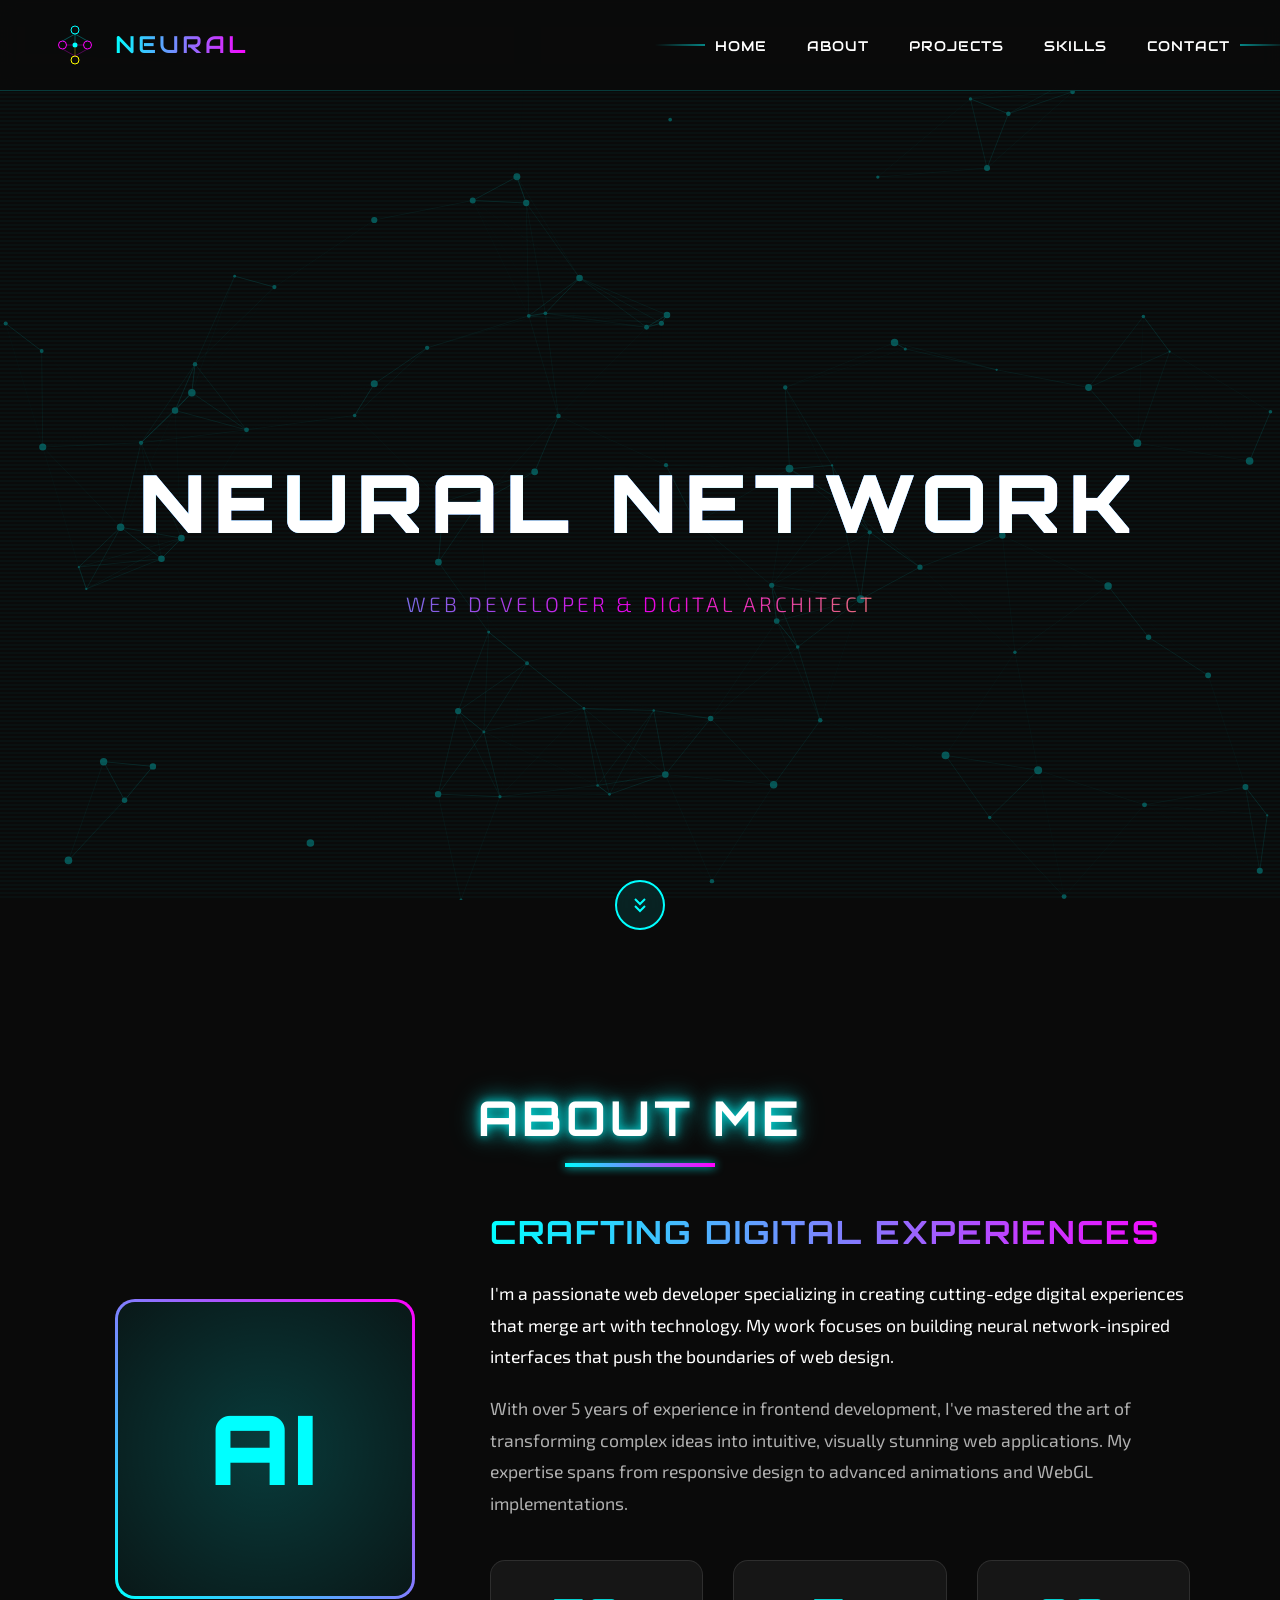
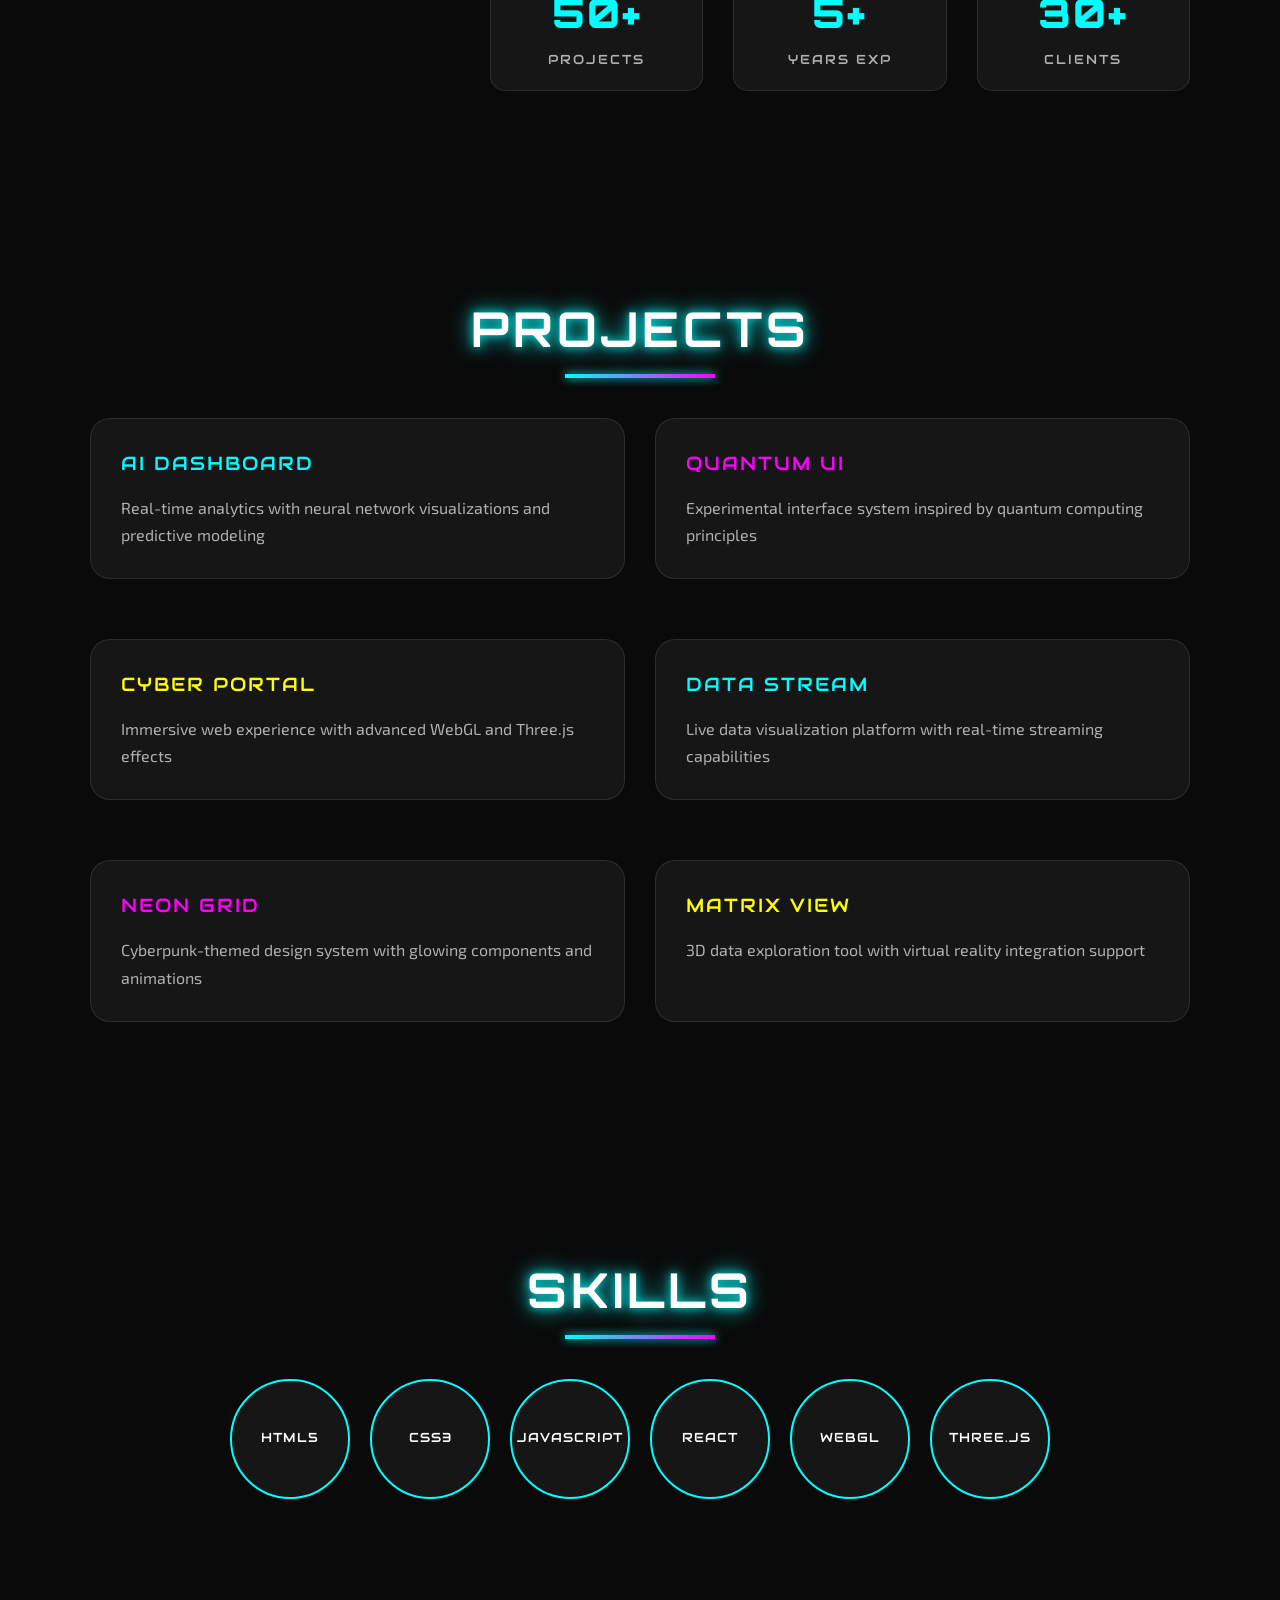
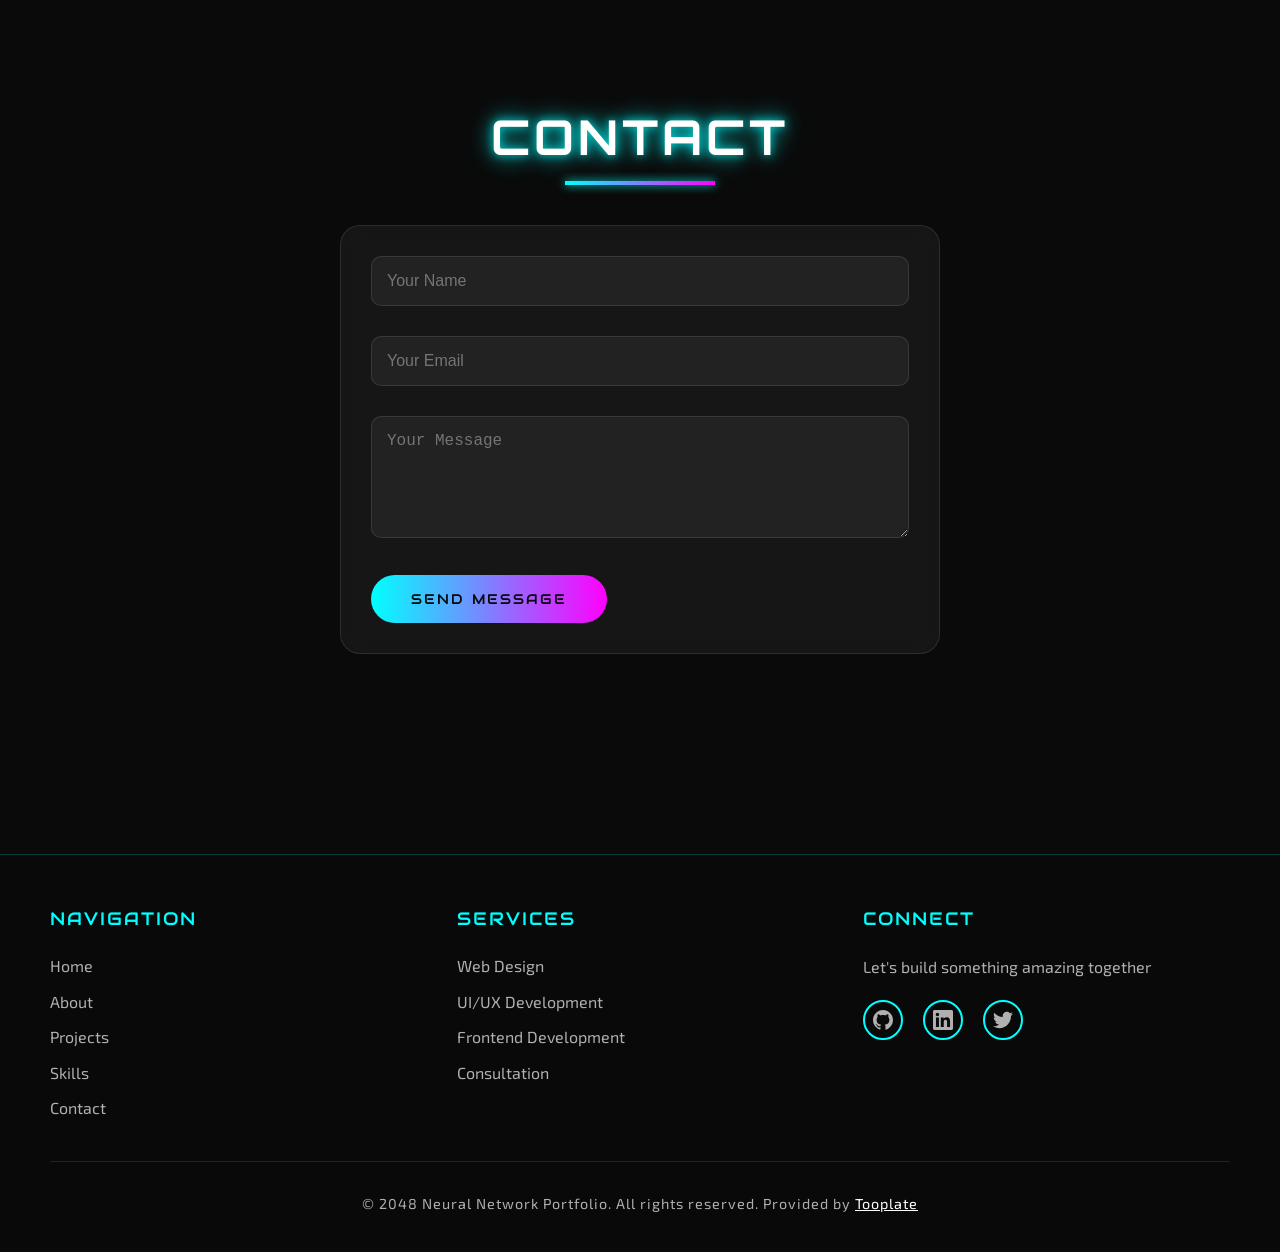
==== index.html @ 5fa1c9a7 "Add files via upload" ====
<!DOCTYPE html>
<html lang="en">
<head>
    <meta charset="UTF-8">
    <meta name="viewport" content="width=device-width, initial-scale=1.0">
    <title>Neural Network Portfolio</title>
    <link rel="preconnect" href="https://fonts.googleapis.com">
    <link rel="preconnect" href="https://fonts.gstatic.com" crossorigin>
    <link href="https://fonts.googleapis.com/css2?family=Orbitron:wght@400;500;600;700;900&family=Exo+2:wght@300;400;500;600;700&family=Audiowide&display=swap" rel="stylesheet">
    <link href="tooplate-neural-style.css" rel="stylesheet">
    
</head>
<body>
    <canvas id="neural-bg"></canvas>

    <nav id="navbar">
        <div class="nav-container">
            <a href="#home" class="logo-container">
                <svg class="logo-svg" viewBox="0 0 100 100" xmlns="http://www.w3.org/2000/svg">
                    <!-- Neural Network Logo -->
                    <circle cx="50" cy="20" r="8" fill="none" stroke="#00ffff" stroke-width="2"/>
                    <circle cx="25" cy="50" r="8" fill="none" stroke="#ff00ff" stroke-width="2"/>
                    <circle cx="75" cy="50" r="8" fill="none" stroke="#ff00ff" stroke-width="2"/>
                    <circle cx="50" cy="80" r="8" fill="none" stroke="#ffff00" stroke-width="2"/>
                    
                    <!-- Connections -->
                    <line x1="50" y1="28" x2="25" y2="42" stroke="#00ffff" stroke-width="1" opacity="0.6"/>
                    <line x1="50" y1="28" x2="75" y2="42" stroke="#00ffff" stroke-width="1" opacity="0.6"/>
                    <line x1="25" y1="58" x2="50" y2="72" stroke="#ff00ff" stroke-width="1" opacity="0.6"/>
                    <line x1="75" y1="58" x2="50" y2="72" stroke="#ff00ff" stroke-width="1" opacity="0.6"/>
                    
                    <!-- Center node -->
                    <circle cx="50" cy="50" r="5" fill="#00ffff"/>
                    <line x1="50" y1="28" x2="50" y2="45" stroke="#00ffff" stroke-width="1" opacity="0.6"/>
                    <line x1="50" y1="55" x2="50" y2="72" stroke="#ffff00" stroke-width="1" opacity="0.6"/>
                    <line x1="33" y1="50" x2="45" y2="50" stroke="#ff00ff" stroke-width="1" opacity="0.6"/>
                    <line x1="55" y1="50" x2="67" y2="50" stroke="#ff00ff" stroke-width="1" opacity="0.6"/>
                </svg>
                <span class="logo-text">NEURAL</span>
            </a>
            
            <div class="mobile-menu-toggle" id="mobile-toggle">
                <span></span>
                <span></span>
                <span></span>
            </div>
            
            <div class="nav-menu" id="nav-menu">
                <ul>
                    <li><a href="#home">HOME</a></li>
                    <li><a href="#about">ABOUT</a></li>
                    <li><a href="#projects">PROJECTS</a></li>
                    <li><a href="#skills">SKILLS</a></li>
                    <li><a href="#contact">CONTACT</a></li>
                </ul>
            </div>
        </div>
    </nav>

    <section id="home" class="hero">
        <div class="hero-content">
            <h1 class="glitch" data-text="NEURAL NETWORK">NEURAL NETWORK</h1>
            <p class="subtitle">Web Developer & Digital Architect</p>
        </div>
        <a href="#about" class="scroll-btn">
            <div class="scroll-btn-inner">
                <svg viewBox="0 0 24 24" fill="none" stroke="currentColor" stroke-width="2">
                    <path d="M7 13l5 5 5-5M7 6l5 5 5-5"/>
                </svg>
            </div>
        </a>
    </section>

    <section id="about" class="fade-in">
        <h2 class="section-title">ABOUT ME</h2>
        <div class="about-container">
            <div class="about-image">
                <div class="profile-img-wrapper">
                    <div class="profile-img">
                        <span>AI</span>
                    </div>
                </div>
            </div>
            <div class="about-content">
                <h3>Crafting Digital Experiences</h3>
                <p style="font-size: 1.1rem; line-height: 1.8; margin-bottom: 20px;">
                    I'm a passionate web developer specializing in creating cutting-edge digital experiences 
                    that merge art with technology. My work focuses on building neural network-inspired 
                    interfaces that push the boundaries of web design.
                </p>
                <p style="font-size: 1.1rem; line-height: 1.8; color: var(--text-secondary);">
                    With over 5 years of experience in frontend development, I've mastered the art of 
                    transforming complex ideas into intuitive, visually stunning web applications. 
                    My expertise spans from responsive design to advanced animations and WebGL implementations.
                </p>
                <div class="about-stats">
                    <div class="stat-card">
                        <div class="stat-number">50+</div>
                        <div class="stat-label">Projects</div>
                    </div>
                    <div class="stat-card">
                        <div class="stat-number">5+</div>
                        <div class="stat-label">Years Exp</div>
                    </div>
                    <div class="stat-card">
                        <div class="stat-number">30+</div>
                        <div class="stat-label">Clients</div>
                    </div>
                </div>
            </div>
        </div>
    </section>

    <section id="projects" class="fade-in">
        <h2 class="section-title">PROJECTS</h2>
        <div class="projects-grid">
            <div class="glass-card project-card">
                <h3 style="color: var(--primary);">AI Dashboard</h3>
                <p style="color: var(--text-secondary);">Real-time analytics with neural network visualizations and predictive modeling</p>
            </div>
            <div class="glass-card project-card">
                <h3 style="color: var(--secondary);">Quantum UI</h3>
                <p style="color: var(--text-secondary);">Experimental interface system inspired by quantum computing principles</p>
            </div>
            <div class="glass-card project-card">
                <h3 style="color: var(--accent);">Cyber Portal</h3>
                <p style="color: var(--text-secondary);">Immersive web experience with advanced WebGL and Three.js effects</p>
            </div>
            <div class="glass-card project-card">
                <h3 style="color: var(--primary);">Data Stream</h3>
                <p style="color: var(--text-secondary);">Live data visualization platform with real-time streaming capabilities</p>
            </div>
            <div class="glass-card project-card">
                <h3 style="color: var(--secondary);">Neon Grid</h3>
                <p style="color: var(--text-secondary);">Cyberpunk-themed design system with glowing components and animations</p>
            </div>
            <div class="glass-card project-card">
                <h3 style="color: var(--accent);">Matrix View</h3>
                <p style="color: var(--text-secondary);">3D data exploration tool with virtual reality integration support</p>
            </div>
        </div>
    </section>

    <section id="skills" class="fade-in">
        <h2 class="section-title">SKILLS</h2>
        <div class="skills-container">
            <div class="skill-node">
                <span>HTML5</span>
            </div>
            <div class="skill-node">
                <span>CSS3</span>
            </div>
            <div class="skill-node">
                <span>JavaScript</span>
            </div>
            <div class="skill-node">
                <span>React</span>
            </div>
            <div class="skill-node">
                <span>WebGL</span>
            </div>
            <div class="skill-node">
                <span>Three.js</span>
            </div>
        </div>
    </section>

    <section id="contact" class="fade-in">
        <h2 class="section-title">CONTACT</h2>
        <form class="contact-form glass-card">
            <div class="form-group">
                <input type="text" placeholder="Your Name" required>
            </div>
            <div class="form-group">
                <input type="email" placeholder="Your Email" required>
            </div>
            <div class="form-group">
                <textarea rows="5" placeholder="Your Message" required></textarea>
            </div>
            <button type="submit" class="neural-btn">SEND MESSAGE</button>
        </form>
    </section>

    <footer>
        <div class="footer-content">
            <div class="footer-section">
                <h3>Navigation</h3>
                <ul>
                    <li><a href="#home">Home</a></li>
                    <li><a href="#about">About</a></li>
                    <li><a href="#projects">Projects</a></li>
                    <li><a href="#skills">Skills</a></li>
                    <li><a href="#contact">Contact</a></li>
                </ul>
            </div>
            
            <div class="footer-section">
                <h3>Services</h3>
                <ul>
                    <li><a href="#">Web Design</a></li>
                    <li><a href="#">UI/UX Development</a></li>
                    <li><a href="#">Frontend Development</a></li>
                    <li><a href="#">Consultation</a></li>
                </ul>
            </div>
            
            <div class="footer-section">
                <h3>Connect</h3>
                <p style="color: var(--text-secondary); margin-bottom: 10px;">
                    Let's build something amazing together
                </p>
                <div class="social-links">
                    <a href="#" aria-label="GitHub">
                        <svg width="20" height="20" fill="currentColor" viewBox="0 0 24 24">
                            <path d="M12 0C5.37 0 0 5.37 0 12c0 5.3 3.438 9.8 8.205 11.385.6.113.82-.258.82-.577 0-.285-.01-1.04-.015-2.04-3.338.724-4.042-1.61-4.042-1.61C4.422 18.07 3.633 17.7 3.633 17.7c-1.087-.744.084-.729.084-.729 1.205.084 1.838 1.236 1.838 1.236 1.07 1.835 2.809 1.305 3.495.998.108-.776.417-1.305.76-1.605-2.665-.3-5.466-1.332-5.466-5.93 0-1.31.465-2.38 1.235-3.22-.135-.303-.54-1.523.105-3.176 0 0 1.005-.322 3.3 1.23.96-.267 1.98-.399 3-.405 1.02.006 2.04.138 3 .405 2.28-1.552 3.285-1.23 3.285-1.23.645 1.653.24 2.873.12 3.176.765.84 1.23 1.91 1.23 3.22 0 4.61-2.805 5.625-5.475 5.92.42.36.81 1.096.81 2.22 0 1.606-.015 2.896-.015 3.286 0 .315.21.69.825.57C20.565 21.795 24 17.295 24 12c0-6.63-5.37-12-12-12"/>
                        </svg>
                    </a>
                    <a href="#" aria-label="LinkedIn">
                        <svg width="20" height="20" fill="currentColor" viewBox="0 0 24 24">
                            <path d="M20.447 20.452h-3.554v-5.569c0-1.328-.027-3.037-1.852-3.037-1.853 0-2.136 1.445-2.136 2.939v5.667H9.351V9h3.414v1.561h.046c.477-.9 1.637-1.85 3.37-1.85 3.601 0 4.267 2.37 4.267 5.455v6.286zM5.337 7.433c-1.144 0-2.063-.926-2.063-2.065 0-1.138.92-2.063 2.063-2.063 1.14 0 2.064.925 2.064 2.063 0 1.139-.925 2.065-2.064 2.065zm1.782 13.019H3.555V9h3.564v11.452zM22.225 0H1.771C.792 0 0 .774 0 1.729v20.542C0 23.227.792 24 1.771 24h20.451C23.2 24 24 23.227 24 22.271V1.729C24 .774 23.2 0 22.222 0h.003z"/>
                        </svg>
                    </a>
                    <a href="#" aria-label="Twitter">
                        <svg width="20" height="20" fill="currentColor" viewBox="0 0 24 24">
                            <path d="M23.954 4.569c-.885.389-1.83.654-2.825.775 1.014-.611 1.794-1.574 2.163-2.723-.951.555-2.005.959-3.127 1.184-.896-.959-2.173-1.559-3.591-1.559-2.717 0-4.92 2.203-4.92 4.917 0 .39.045.765.127 1.124C7.691 8.094 4.066 6.13 1.64 3.161c-.427.722-.666 1.561-.666 2.475 0 1.71.87 3.213 2.188 4.096-.807-.026-1.566-.248-2.228-.616v.061c0 2.385 1.693 4.374 3.946 4.827-.413.111-.849.171-1.296.171-.314 0-.615-.03-.916-.086.631 1.953 2.445 3.377 4.604 3.417-1.68 1.319-3.809 2.105-6.102 2.105-.39 0-.779-.023-1.17-.067 2.189 1.394 4.768 2.209 7.557 2.209 9.054 0 13.999-7.496 13.999-13.986 0-.209 0-.42-.015-.63.961-.689 1.8-1.56 2.46-2.548l-.047-.02z"/>
                        </svg>
                    </a>
                </div>
            </div>
        </div>
        
        <div class="footer-bottom">
            <p>&copy; 2048 Neural Network Portfolio. All rights reserved. Provided by <a href="https://www.tooplate.com" rel="nofollow noopener">Tooplate</a></p>
        </div>
    </footer>
<script src="tooplate-neural-scripts.js"></script>

</body>
</html>
---- tooplate-neural-style.css ----
/*

Tooplate 2139 Neural Portfolio

https://www.tooplate.com/view/2139-neural-portfolio

*/

@charset "utf-8";
/* CSS Document */

* {
            margin: 0;
            padding: 0;
            box-sizing: border-box;
        }

        :root {
            --primary: #00ffff;
            --secondary: #ff00ff;
            --accent: #ffff00;
            --bg-dark: #0a0a0a;
            --bg-glass: rgba(255, 255, 255, 0.05);
            --text-primary: #ffffff;
            --text-secondary: #b0b0b0;
        }

        body {
            font-family: 'Exo 2', -apple-system, BlinkMacSystemFont, sans-serif;
            background-color: var(--bg-dark);
            color: var(--text-primary);
            overflow-x: hidden;
            position: relative;
            line-height: 1.6;
            -webkit-font-smoothing: antialiased;
            -moz-osx-font-smoothing: grayscale;
        }

        body::before {
            content: '';
            position: fixed;
            top: 0;
            left: 0;
            right: 0;
            bottom: 0;
            background: repeating-linear-gradient(
                0deg,
                transparent,
                transparent 2px,
                rgba(0, 255, 255, 0.03) 2px,
                rgba(0, 255, 255, 0.03) 4px
            );
            pointer-events: none;
            z-index: 1;
        }

        p {
            line-height: 1.7;
        }

        /* Neural Network Canvas Background */
        #neural-bg {
            position: fixed;
            top: 0;
            left: 0;
            width: 100%;
            height: 100%;
            z-index: -1;
            opacity: 0.3;
        }

        /* Navigation */
        nav {
            position: fixed;
            top: 0;
            width: 100%;
            padding: 15px 50px;
            background: rgba(10, 10, 10, 0.9);
            backdrop-filter: blur(10px);
            z-index: 1000;
            transition: all 0.3s ease;
            border-bottom: 1px solid rgba(0, 255, 255, 0.2);
        }

        nav.scrolled {
            padding: 10px 50px;
            background: rgba(10, 10, 10, 0.98);
            box-shadow: 0 5px 20px rgba(0, 255, 255, 0.1);
        }

        .nav-container {
            display: flex;
            justify-content: space-between;
            align-items: center;
            max-width: 1400px;
            margin: 0 auto;
        }

        /* Logo */
        .logo-container {
            display: flex;
            align-items: center;
            gap: 15px;
            text-decoration: none;
            transition: all 0.3s ease;
        }

        .logo-container:hover {
            transform: scale(1.05);
        }

        .logo-svg {
            width: 50px;
            height: 50px;
            position: relative;
        }

        .logo-text {
            font-family: 'Audiowide', sans-serif;
            font-size: 1.5rem;
            font-weight: 400;
            background: linear-gradient(90deg, var(--primary), var(--secondary));
            -webkit-background-clip: text;
            -webkit-text-fill-color: transparent;
            background-clip: text;
            letter-spacing: 3px;
            text-transform: uppercase;
        }

        /* Menu decorative lines */
        .nav-menu {
            position: relative;
        }

        .nav-menu::before,
        .nav-menu::after {
            content: '';
            position: absolute;
            height: 1px;
            width: 50px;
            background: linear-gradient(90deg, transparent, var(--primary));
            top: 50%;
            transform: translateY(-50%);
        }

        .nav-menu::before {
            left: -60px;
        }

        .nav-menu::after {
            right: -60px;
            background: linear-gradient(90deg, var(--primary), transparent);
        }

        nav ul {
            list-style: none;
            display: flex;
            gap: 40px;
        }

        nav a {
            font-family: 'Audiowide', sans-serif;
            color: var(--text-primary);
            text-decoration: none;
            position: relative;
            transition: all 0.3s ease;
            font-weight: 400;
            letter-spacing: 1px;
            padding: 5px 0;
            font-size: 0.85rem;
            text-transform: uppercase;
        }

        nav ul a::after {
            content: '';
            position: absolute;
            bottom: -5px;
            left: 0;
            width: 0;
            height: 2px;
            background: linear-gradient(90deg, var(--primary), var(--secondary));
            transition: width 0.3s ease;
        }

        nav ul a:hover::after {
            width: 100%;
        }

        /* Mobile Menu */
        .mobile-menu-toggle {
            display: none;
            flex-direction: column;
            cursor: pointer;
            z-index: 1001;
        }

        .mobile-menu-toggle span {
            width: 30px;
            height: 3px;
            background: var(--primary);
            margin: 3px 0;
            transition: all 0.3s ease;
            border-radius: 2px;
        }

        .mobile-menu-toggle.active span:nth-child(1) {
            transform: rotate(45deg) translate(8px, 8px);
        }

        .mobile-menu-toggle.active span:nth-child(2) {
            opacity: 0;
        }

        .mobile-menu-toggle.active span:nth-child(3) {
            transform: rotate(-45deg) translate(8px, -8px);
        }

        /* Hero Section */
        .hero {
            height: 100vh;
            display: flex;
            align-items: center;
            justify-content: center;
            position: relative;
            margin-top: 80px;
        }

        .hero-content {
            text-align: center;
            z-index: 10;
            animation: fadeInUp 1s ease;
            position: relative;
        }

        .glitch {
            font-family: 'Orbitron', sans-serif;
            font-size: 5rem;
            font-weight: 900;
            text-transform: uppercase;
            position: relative;
            color: var(--text-primary);
            letter-spacing: 8px;
            animation: glitch 2s infinite;
        }

        .glitch::before,
        .glitch::after {
            content: attr(data-text);
            position: absolute;
            top: 0;
            left: 0;
            width: 100%;
            height: 100%;
        }

        .glitch::before {
            animation: glitch-1 0.5s infinite;
            color: var(--primary);
            z-index: -1;
        }

        .glitch::after {
            animation: glitch-2 0.5s infinite;
            color: var(--secondary);
            z-index: -2;
        }

        @keyframes glitch {
            0%, 100% { text-shadow: 0 0 5px rgba(0, 255, 255, 0.5); }
            50% { text-shadow: 0 0 20px rgba(255, 0, 255, 0.5); }
        }

        @keyframes glitch-1 {
            0%, 100% { clip: rect(42px, 9999px, 44px, 0); transform: translate(0); }
            50% { clip: rect(12px, 9999px, 59px, 0); transform: translate(-2px, -2px); }
        }

        @keyframes glitch-2 {
            0%, 100% { clip: rect(12px, 9999px, 85px, 0); transform: translate(0); }
            50% { clip: rect(78px, 9999px, 93px, 0); transform: translate(2px, 2px); }
        }

        .subtitle {
            font-family: 'Exo 2', sans-serif;
            font-size: 1.3rem;
            font-weight: 300;
            margin-top: 20px;
            opacity: 0.9;
            background: linear-gradient(90deg, var(--primary), var(--secondary), var(--accent));
            -webkit-background-clip: text;
            -webkit-text-fill-color: transparent;
            background-clip: text;
            animation: gradient 3s ease infinite;
            letter-spacing: 3px;
            text-transform: uppercase;
        }

        @keyframes gradient {
            0%, 100% { background-position: 0% 50%; }
            50% { background-position: 100% 50%; }
        }

        /* Scroll Button */
        .scroll-btn {
            position: absolute;
            bottom: 50px;
            left: 50%;
            transform: translateX(-50%);
            cursor: pointer;
            animation: bounce 2s infinite;
            z-index: 10;
        }

        .scroll-btn-inner {
            width: 50px;
            height: 50px;
            border: 2px solid var(--primary);
            border-radius: 50%;
            display: flex;
            align-items: center;
            justify-content: center;
            background: rgba(0, 255, 255, 0.1);
            backdrop-filter: blur(10px);
            transition: all 0.3s ease;
        }

        .scroll-btn:hover .scroll-btn-inner {
            background: rgba(0, 255, 255, 0.2);
            transform: scale(1.1);
            box-shadow: 0 0 30px var(--primary);
        }

        .scroll-btn svg {
            width: 24px;
            height: 24px;
            stroke: var(--primary);
            animation: arrowMove 1.5s infinite;
        }

        @keyframes bounce {
            0%, 20%, 50%, 80%, 100% { transform: translateX(-50%) translateY(0); }
            40% { transform: translateX(-50%) translateY(-20px); }
            60% { transform: translateX(-50%) translateY(-10px); }
        }

        @keyframes arrowMove {
            0%, 100% { transform: translateY(0); }
            50% { transform: translateY(5px); }
        }

        /* Sections */
        section {
            padding: 100px 50px;
            max-width: 1200px;
            margin: 0 auto;
            position: relative;
            z-index: 2;
        }

        .section-title {
            font-family: 'Orbitron', sans-serif;
            font-size: 3rem;
            font-weight: 700;
            margin-bottom: 50px;
            text-align: center;
            position: relative;
            display: inline-block;
            width: 100%;
            letter-spacing: 4px;
            text-transform: uppercase;
            text-shadow: 0 0 10px rgba(0, 255, 255, 0.8), 
                         0 0 20px rgba(0, 255, 255, 0.6),
                         0 0 30px rgba(0, 255, 255, 0.4);
            animation: titleGlow 2s ease-in-out infinite alternate;
        }

        @keyframes titleGlow {
            0% { opacity: 0.8; }
            100% { opacity: 1; text-shadow: 0 0 15px rgba(0, 255, 255, 1), 
                                           0 0 30px rgba(0, 255, 255, 0.8),
                                           0 0 45px rgba(0, 255, 255, 0.6); }
        }

        .section-title::after {
            content: '';
            position: absolute;
            bottom: -10px;
            left: 50%;
            transform: translateX(-50%);
            width: 150px;
            height: 4px;
            background: linear-gradient(90deg, var(--primary), var(--secondary));
            box-shadow: 0 0 10px var(--primary);
        }

        /* Glass Cards */
        .glass-card {
            background: var(--bg-glass);
            backdrop-filter: blur(10px);
            border-radius: 20px;
            padding: 30px;
            border: 1px solid rgba(255, 255, 255, 0.1);
            transition: all 0.3s ease;
            margin-bottom: 30px;
            position: relative;
            overflow: hidden;
        }

        .glass-card::after {
            content: '';
            position: absolute;
            top: 0;
            left: 0;
            right: 0;
            bottom: 0;
            background-image: 
                linear-gradient(rgba(0, 255, 255, 0.1) 1px, transparent 1px),
                linear-gradient(90deg, rgba(0, 255, 255, 0.1) 1px, transparent 1px);
            background-size: 20px 20px;
            opacity: 0;
            transition: opacity 0.3s ease;
            pointer-events: none;
        }

        .glass-card:hover::after {
            opacity: 1;
        }

        .glass-card:hover {
            transform: translateY(-10px);
            box-shadow: 0 20px 40px rgba(0, 255, 255, 0.2);
            border-color: var(--primary);
        }

        /* About Section */
        .about-container {
            display: grid;
            grid-template-columns: 1fr 2fr;
            gap: 50px;
            align-items: center;
        }

        .about-image {
            position: relative;
            display: flex;
            justify-content: center;
            align-items: center;
        }

        .profile-img-wrapper {
            position: relative;
            width: 300px;
            height: 300px;
            border-radius: 20px;
            overflow: hidden;
            background: linear-gradient(45deg, var(--primary), var(--secondary));
            padding: 3px;
        }

        .profile-img {
            width: 100%;
            height: 100%;
            object-fit: cover;
            border-radius: 17px;
            background: var(--bg-dark);
            display: flex;
            align-items: center;
            justify-content: center;
            color: var(--primary);
            font-size: 6rem;
            font-family: 'Orbitron', sans-serif;
            font-weight: 900;
            position: relative;
            overflow: hidden;
            letter-spacing: 5px;
        }

        .profile-img::before {
            content: '';
            position: absolute;
            width: 200%;
            height: 200%;
            background: radial-gradient(circle, var(--primary) 0%, transparent 70%);
            opacity: 0.2;
            animation: pulse 3s ease-in-out infinite;
        }

        @keyframes pulse {
            0%, 100% { transform: scale(0.8); opacity: 0.2; }
            50% { transform: scale(1.2); opacity: 0.1; }
        }

        .about-content h3 {
            font-family: 'Orbitron', sans-serif;
            font-size: 2rem;
            font-weight: 700;
            margin-bottom: 20px;
            background: linear-gradient(90deg, var(--primary), var(--secondary));
            -webkit-background-clip: text;
            -webkit-text-fill-color: transparent;
            background-clip: text;
            text-transform: uppercase;
            letter-spacing: 2px;
        }

        .about-stats {
            display: grid;
            grid-template-columns: repeat(3, 1fr);
            gap: 30px;
            margin-top: 40px;
        }

        .stat-card {
            text-align: center;
            padding: 20px;
            background: var(--bg-glass);
            border-radius: 15px;
            border: 1px solid rgba(255, 255, 255, 0.1);
            transition: all 0.3s ease;
        }

        .stat-card:hover {
            transform: translateY(-5px);
            border-color: var(--primary);
            box-shadow: 0 10px 20px rgba(0, 255, 255, 0.2);
        }

        .stat-number {
            font-family: 'Orbitron', sans-serif;
            font-size: 2.5rem;
            font-weight: 900;
            color: var(--primary);
            margin-bottom: 5px;
            letter-spacing: 2px;
        }

        .stat-label {
            font-family: 'Audiowide', sans-serif;
            font-size: 0.8rem;
            color: var(--text-secondary);
            text-transform: uppercase;
            letter-spacing: 2px;
            font-weight: 400;
        }

        /* Projects Grid */
        .projects-grid {
            display: grid;
            grid-template-columns: repeat(2, 1fr);
            gap: 30px;
        }

        .project-card {
            position: relative;
            overflow: hidden;
            cursor: pointer;
        }

        .project-card h3 {
            font-family: 'Audiowide', sans-serif;
            font-weight: 400;
            text-transform: uppercase;
            letter-spacing: 2px;
            margin-bottom: 15px;
            position: relative;
            z-index: 1;
        }

        .project-card p {
            position: relative;
            z-index: 1;
        }

        .project-card::before {
            content: '';
            position: absolute;
            top: -50%;
            left: -50%;
            width: 200%;
            height: 200%;
            background: linear-gradient(45deg, transparent, var(--primary), transparent);
            transform: rotate(45deg);
            transition: all 0.5s ease;
            opacity: 0;
        }

        .project-card:hover::before {
            animation: shine 0.5s ease;
        }

        .project-card:hover {
            animation: cyberGlow 0.3s ease forwards;
        }

        @keyframes cyberGlow {
            0% { box-shadow: 0 0 5px rgba(0, 255, 255, 0.5); }
            100% { box-shadow: 0 0 20px rgba(0, 255, 255, 0.8), inset 0 0 20px rgba(0, 255, 255, 0.1); }
        }

        @keyframes shine {
            0% { transform: rotate(45deg) translateY(-100%); opacity: 0; }
            50% { opacity: 1; }
            100% { transform: rotate(45deg) translateY(100%); opacity: 0; }
        }

        /* Skills */
        .skills-container {
            display: flex;
            flex-wrap: wrap;
            gap: 20px;
            justify-content: center;
        }

        .skill-node {
            font-family: 'Audiowide', sans-serif;
            width: 120px;
            height: 120px;
            background: var(--bg-glass);
            border: 2px solid var(--primary);
            border-radius: 50%;
            display: flex;
            align-items: center;
            justify-content: center;
            position: relative;
            transition: all 0.3s ease;
            cursor: pointer;
            font-weight: 400;
            font-size: 0.8rem;
            letter-spacing: 1px;
            text-transform: uppercase;
        }

        .skill-node::before {
            content: '';
            position: absolute;
            width: 100%;
            height: 100%;
            border-radius: 50%;
            background: radial-gradient(circle, var(--primary), transparent);
            opacity: 0;
            transition: all 0.3s ease;
            transform: scale(1.2);
        }

        .skill-node:hover {
            transform: scale(1.1);
            box-shadow: 0 0 30px var(--primary);
        }

        .skill-node:hover::before {
            opacity: 0.3;
        }

        /* Contact */
        .contact-form {
            max-width: 600px;
            margin: 0 auto;
        }

        .form-group {
            margin-bottom: 30px;
        }

        .form-group input,
        .form-group textarea {
            width: 100%;
            padding: 15px;
            background: var(--bg-glass);
            border: 1px solid rgba(255, 255, 255, 0.1);
            border-radius: 10px;
            color: var(--text-primary);
            font-size: 16px;
            transition: all 0.3s ease;
        }

        .form-group input:focus,
        .form-group textarea:focus {
            outline: none;
            border-color: var(--primary);
            box-shadow: 0 0 20px rgba(0, 255, 255, 0.3);
        }

        .neural-btn {
            font-family: 'Audiowide', sans-serif;
            background: linear-gradient(90deg, var(--primary), var(--secondary));
            color: var(--bg-dark);
            padding: 15px 40px;
            border: none;
            border-radius: 50px;
            font-size: 14px;
            font-weight: 400;
            letter-spacing: 2px;
            text-transform: uppercase;
            cursor: pointer;
            transition: all 0.3s ease;
            position: relative;
            overflow: hidden;
        }

        .neural-btn::before {
            content: '';
            position: absolute;
            top: 50%;
            left: 50%;
            width: 0;
            height: 0;
            background: rgba(255, 255, 255, 0.3);
            border-radius: 50%;
            transform: translate(-50%, -50%);
            transition: all 0.5s ease;
        }

        .neural-btn:hover::before {
            width: 300px;
            height: 300px;
        }

        /* Footer */
        footer {
            background: rgba(10, 10, 10, 0.95);
            border-top: 1px solid rgba(0, 255, 255, 0.2);
            padding: 50px 50px 30px;
            margin-top: 100px;
            position: relative;
            z-index: 2;
        }

        .footer-content {
            max-width: 1200px;
            margin: 0 auto;
            display: grid;
            grid-template-columns: repeat(auto-fit, minmax(250px, 1fr));
            gap: 40px;
            margin-bottom: 30px;
        }

        .footer-section h3 {
            font-family: 'Audiowide', sans-serif;
            color: var(--primary);
            margin-bottom: 20px;
            font-size: 1.1rem;
            font-weight: 400;
            text-transform: uppercase;
            letter-spacing: 2px;
        }

        .footer-section ul {
            list-style: none;
        }

        .footer-section ul li {
            margin-bottom: 10px;
        }

        .footer-section a {
            color: var(--text-secondary);
            text-decoration: none;
            transition: all 0.3s ease;
        }

        .footer-section a:hover {
            color: var(--primary);
            transform: translateX(5px);
            display: inline-block;
        }

        .social-links {
            display: flex;
            gap: 20px;
            margin-top: 20px;
        }

        .social-links a {
            width: 40px;
            height: 40px;
            border: 2px solid var(--primary);
            border-radius: 50%;
            display: flex;
            align-items: center;
            justify-content: center;
            transition: all 0.3s ease;
        }

        .social-links a:hover {
            background: var(--primary);
            transform: translateY(-5px);
            box-shadow: 0 10px 20px rgba(0, 255, 255, 0.3);
        }

        .footer-bottom {
            font-family: 'Exo 2', sans-serif;
            text-align: center;
            padding-top: 30px;
            border-top: 1px solid rgba(255, 255, 255, 0.1);
            color: var(--text-secondary);
            font-size: 0.9rem;
            letter-spacing: 1px;
        }
		.footer-bottom a {
			color: white;
		}

        /* Animations */
        @keyframes fadeInUp {
            from {
                opacity: 0;
                transform: translateY(30px);
            }
            to {
                opacity: 1;
                transform: translateY(0);
            }
        }

        .fade-in {
            opacity: 0;
            transform: translateY(30px);
            transition: all 0.6s ease;
        }

        .fade-in.visible {
            opacity: 1;
            transform: translateY(0);
        }

        /* Tablet Responsive */
        @media (max-width: 1024px) and (min-width: 769px) {
            .projects-grid {
                gap: 25px;
            }
            
            .glitch {
                font-size: 4rem;
            }
        }

        /* Responsive */
        @media (max-width: 768px) {
            nav {
                padding: 15px 20px;
            }

            .logo-text {
                font-size: 1.2rem;
            }

            .logo-svg {
                width: 40px;
                height: 40px;
            }

            .nav-container {
                position: relative;
            }

            .mobile-menu-toggle {
                display: flex;
            }

            .nav-menu {
                position: absolute;
                top: 100%;
                left: 0;
                width: 100%;
                background: rgba(10, 10, 10, 0.98);
                max-height: 0;
                overflow: hidden;
                transition: max-height 0.3s ease;
                margin-top: 15px;
            }

            .nav-menu.active {
                max-height: 400px;
                border-top: 1px solid rgba(0, 255, 255, 0.2);
                box-shadow: 0 10px 30px rgba(0, 0, 0, 0.8);
            }

            .nav-menu::before,
            .nav-menu::after {
                display: none;
            }

            nav ul {
                flex-direction: column;
                gap: 0;
                padding: 20px;
            }

            nav ul li {
                padding: 15px 0;
                border-bottom: 1px solid rgba(255, 255, 255, 0.05);
            }

            nav ul a {
                font-size: 0.9rem;
            }

            nav ul li:last-child {
                border-bottom: none;
            }

            .glitch {
                font-size: 2.5rem;
                letter-spacing: 3px;
            }

            .hero {
                margin-top: 70px;
            }

            .subtitle {
                font-size: 1rem;
                letter-spacing: 2px;
            }
            
            section {
                padding: 50px 20px;
            }

            .footer-content {
                gap: 30px;
                padding: 0 20px;
            }

            .footer-section h3 {
                font-size: 1rem;
            }

            .neural-btn {
                font-size: 12px;
                padding: 12px 30px;
            }

            .scroll-btn-inner {
                width: 40px;
                height: 40px;
            }

            .scroll-btn {
                bottom: 30px;
            }

            .scroll-btn svg {
                width: 20px;
                height: 20px;
            }

            .footer-bottom {
                font-size: 0.8rem;
            }

            .glass-card {
                padding: 20px;
            }

            .form-group input,
            .form-group textarea {
                font-size: 14px;
                padding: 12px;
            }

            .social-links a {
                width: 35px;
                height: 35px;
            }

            .social-links svg {
                width: 16px;
                height: 16px;
            }

            p {
                font-size: 1rem;
                line-height: 1.8;
            }

            .about-container {
                grid-template-columns: 1fr;
                text-align: center;
            }

            .profile-img-wrapper {
                width: 250px;
                height: 250px;
                margin: 0 auto;
            }

            .profile-img {
                font-size: 4rem;
            }

            .about-stats {
                grid-template-columns: 1fr;
                gap: 20px;
            }

            .stat-number {
                font-size: 2rem;
            }

            .stat-card {
                padding: 15px;
            }

            .projects-grid {
                grid-template-columns: 1fr;
            }

            .project-card h3 {
                font-size: 0.9rem;
            }

            .skill-node {
                width: 100px;
                height: 100px;
                font-size: 0.7rem;
            }

            .section-title {
                font-size: 2rem;
                letter-spacing: 2px;
            }

            .about-content h3 {
                font-size: 1.5rem;
            }
        }
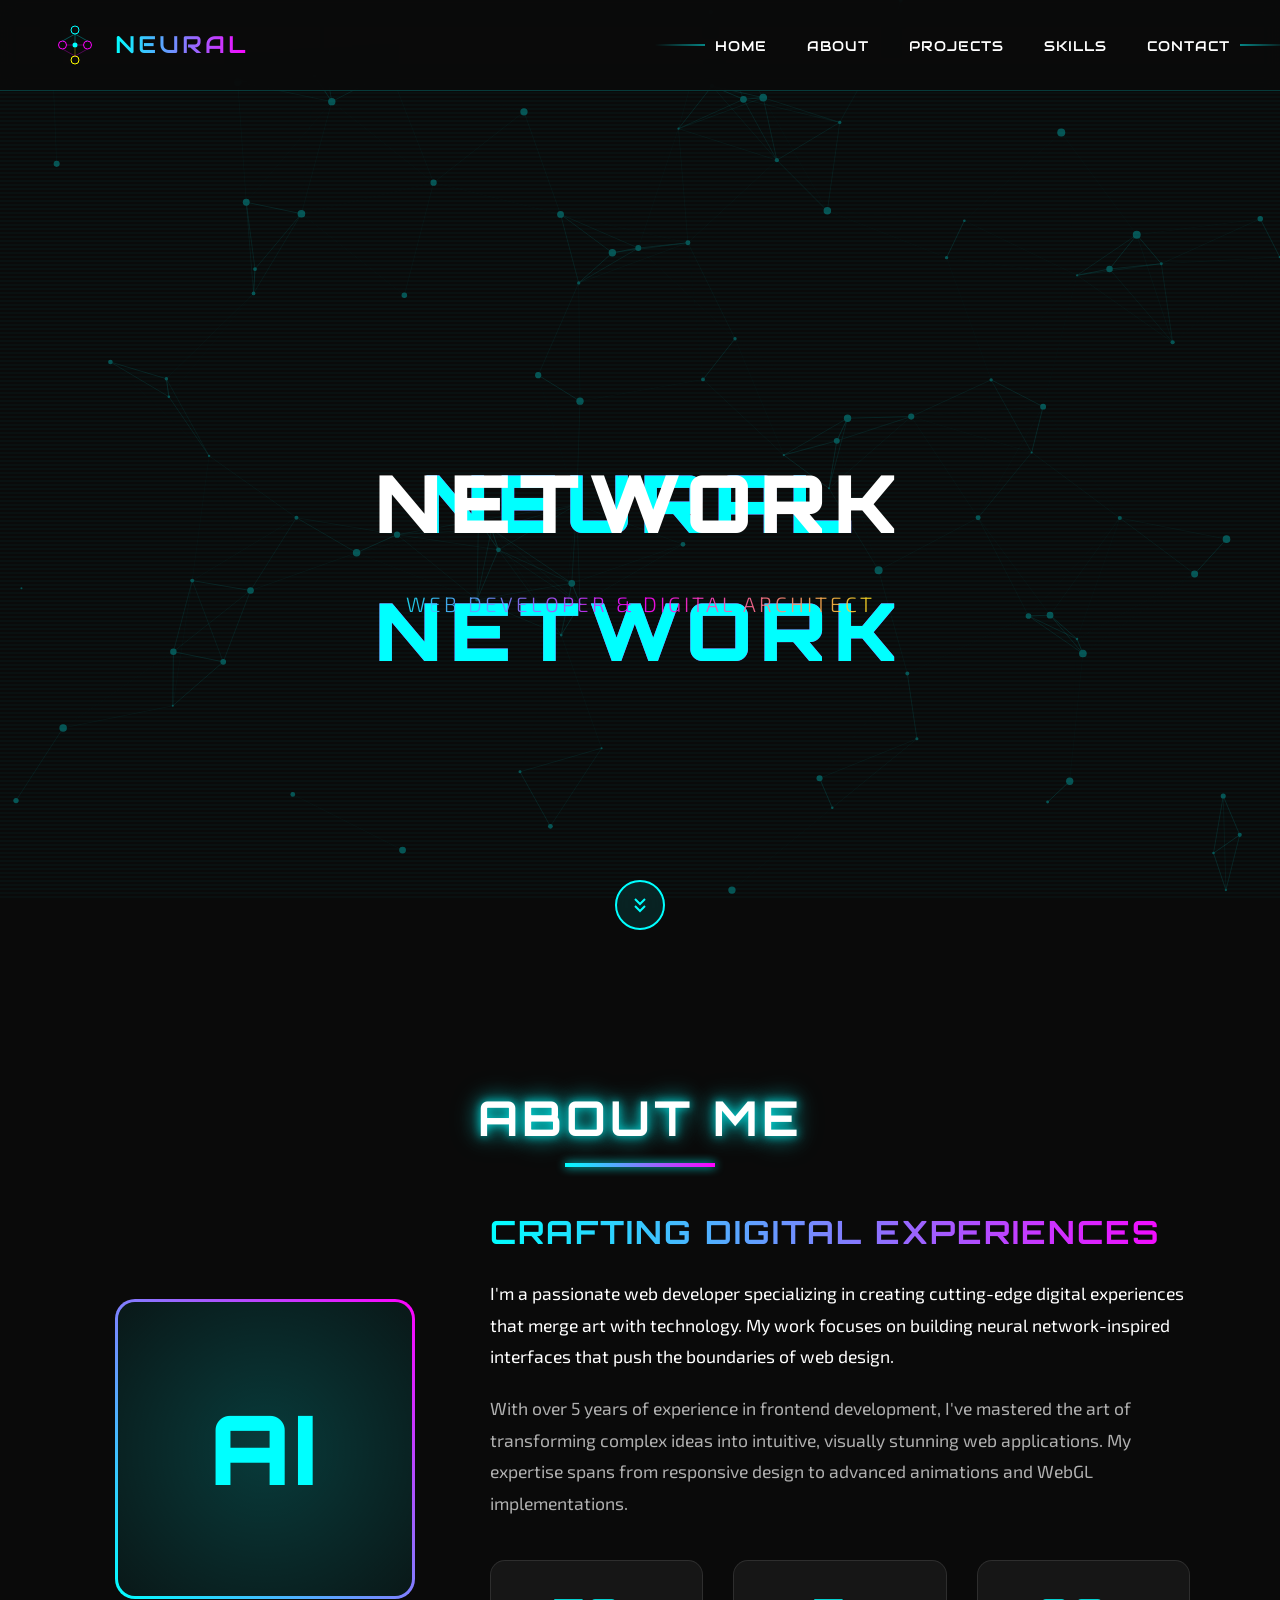
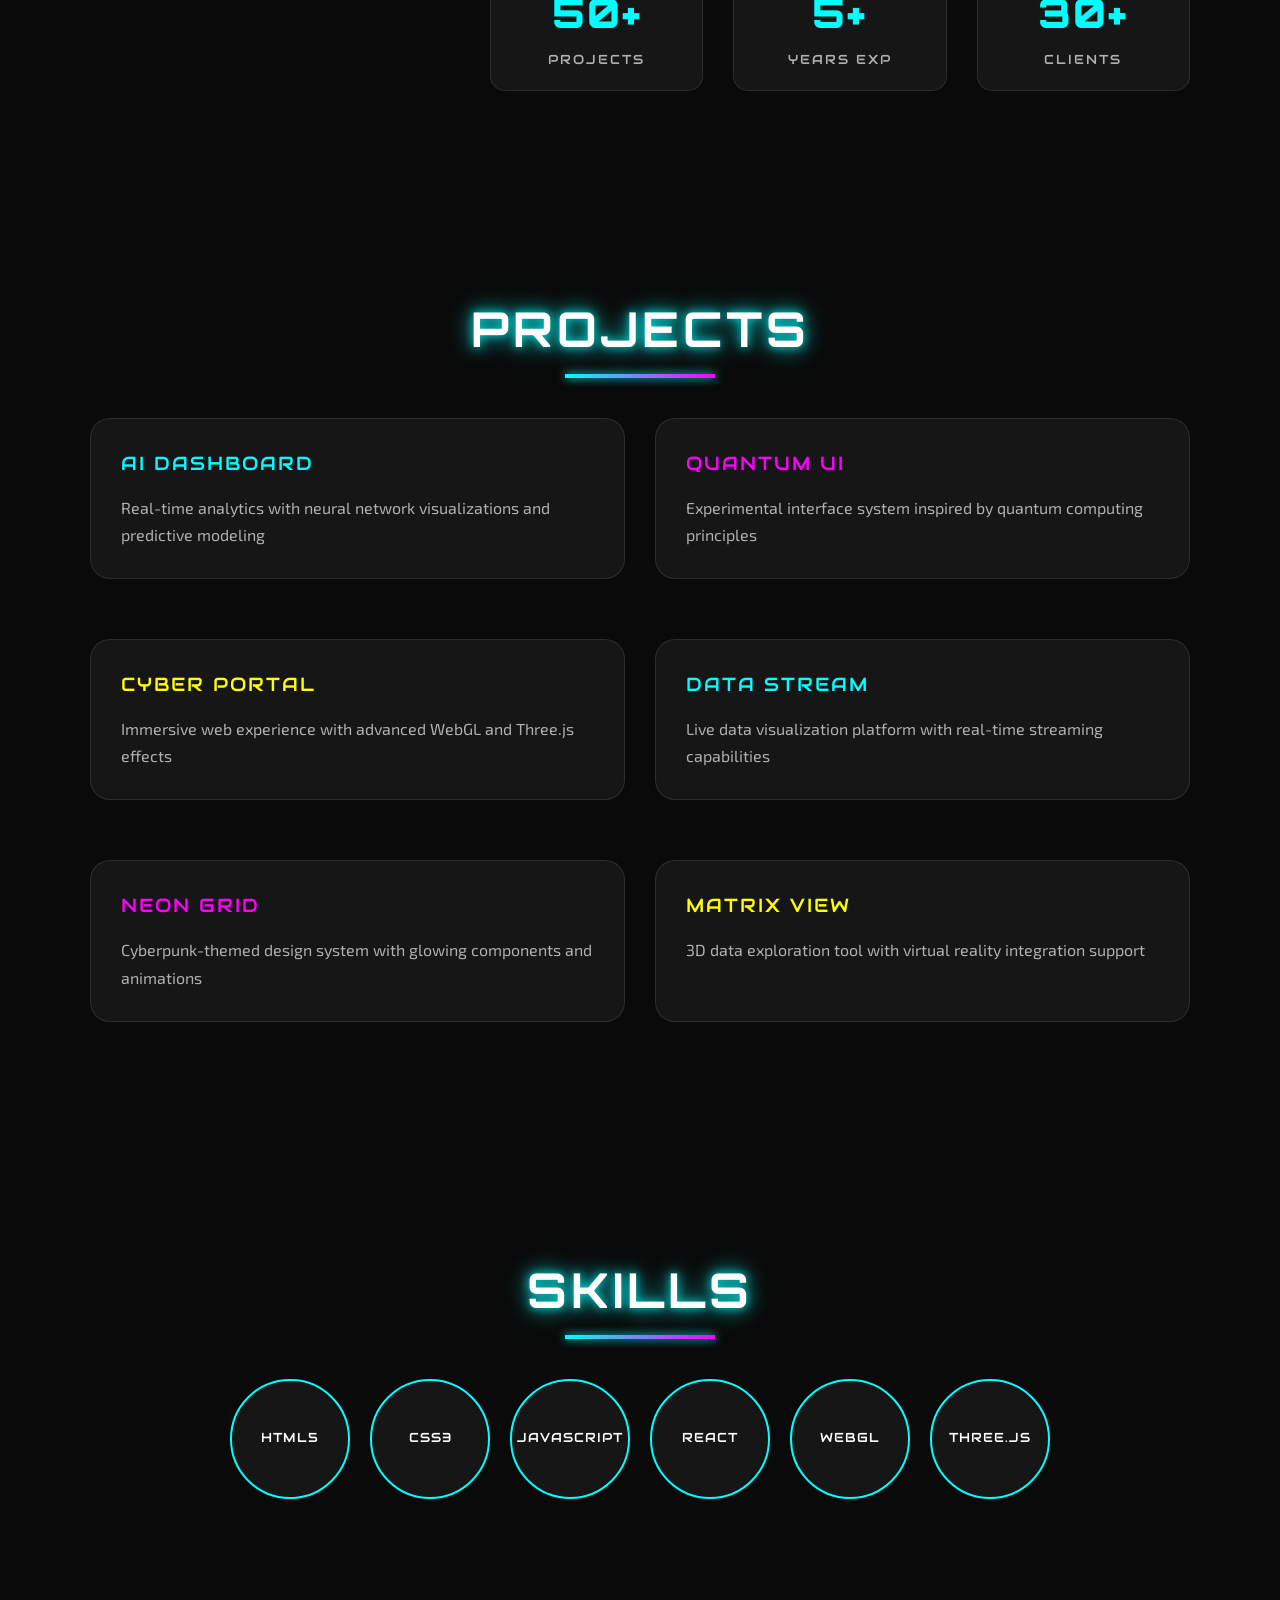
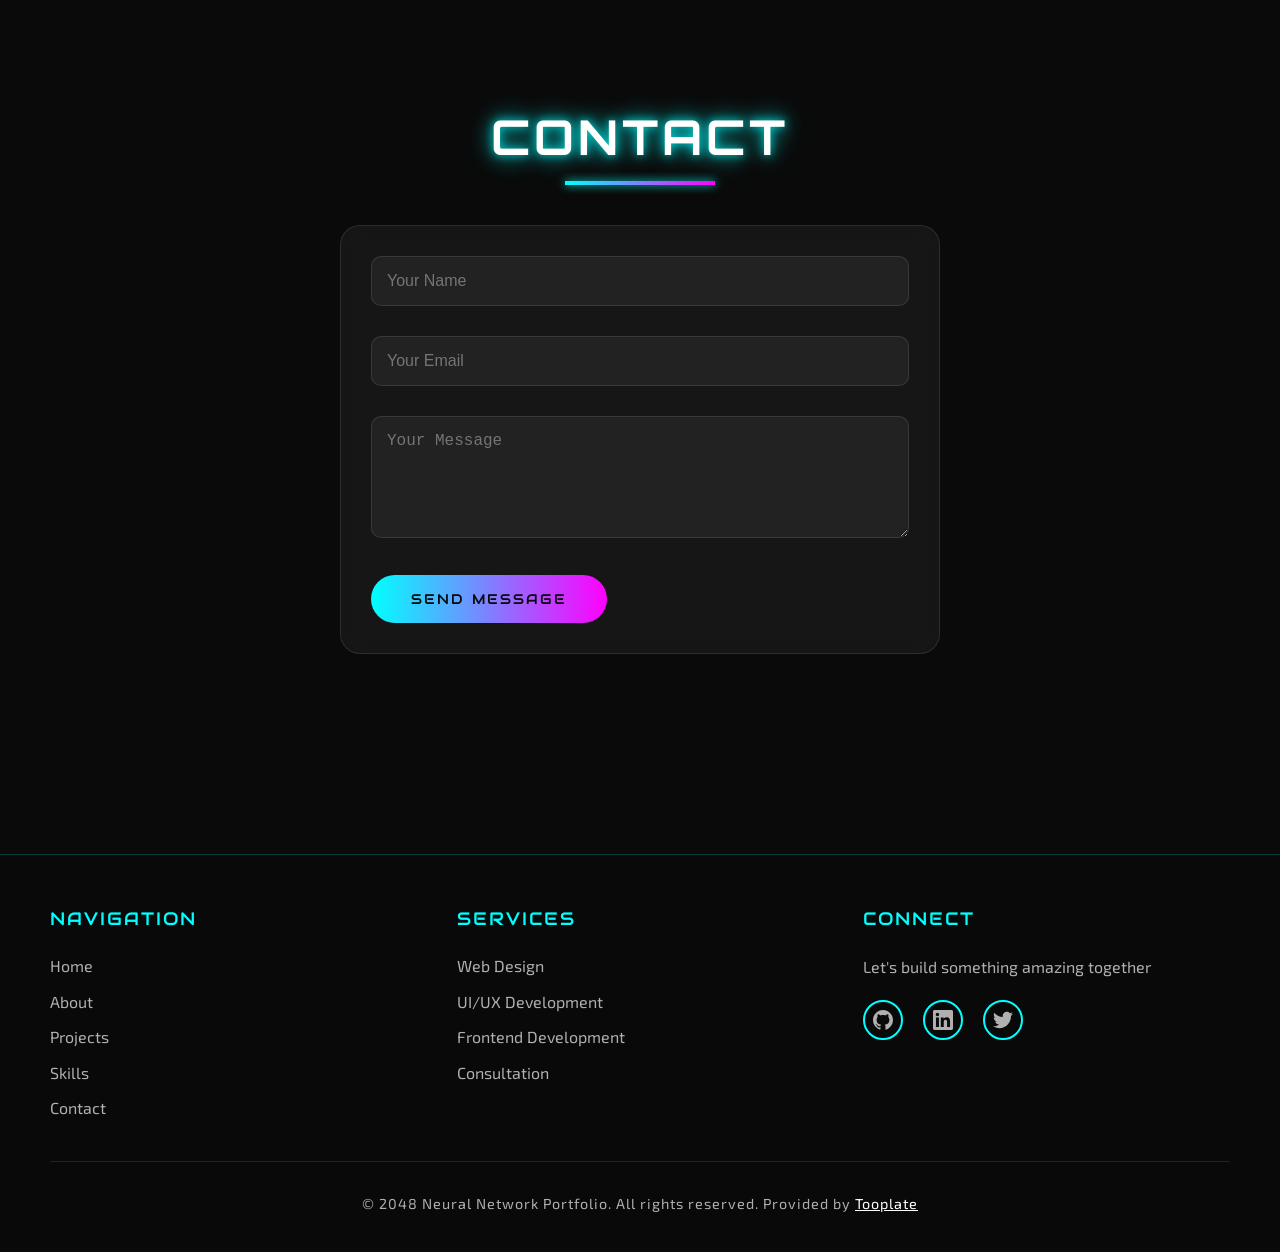
==== commit 4293fcd6: "test" ====
--- a/index.html
+++ b/index.html
@@ -59,7 +59,7 @@
 
     <section id="home" class="hero">
         <div class="hero-content">
-            <h1 class="glitch" data-text="NEURAL NETWORK">NEURAL NETWORK</h1>
+            <h1 class="glitch" data-text="NEURAL NETWORK">NETWORK</h1>
             <p class="subtitle">Web Developer & Digital Architect</p>
         </div>
         <a href="#about" class="scroll-btn">
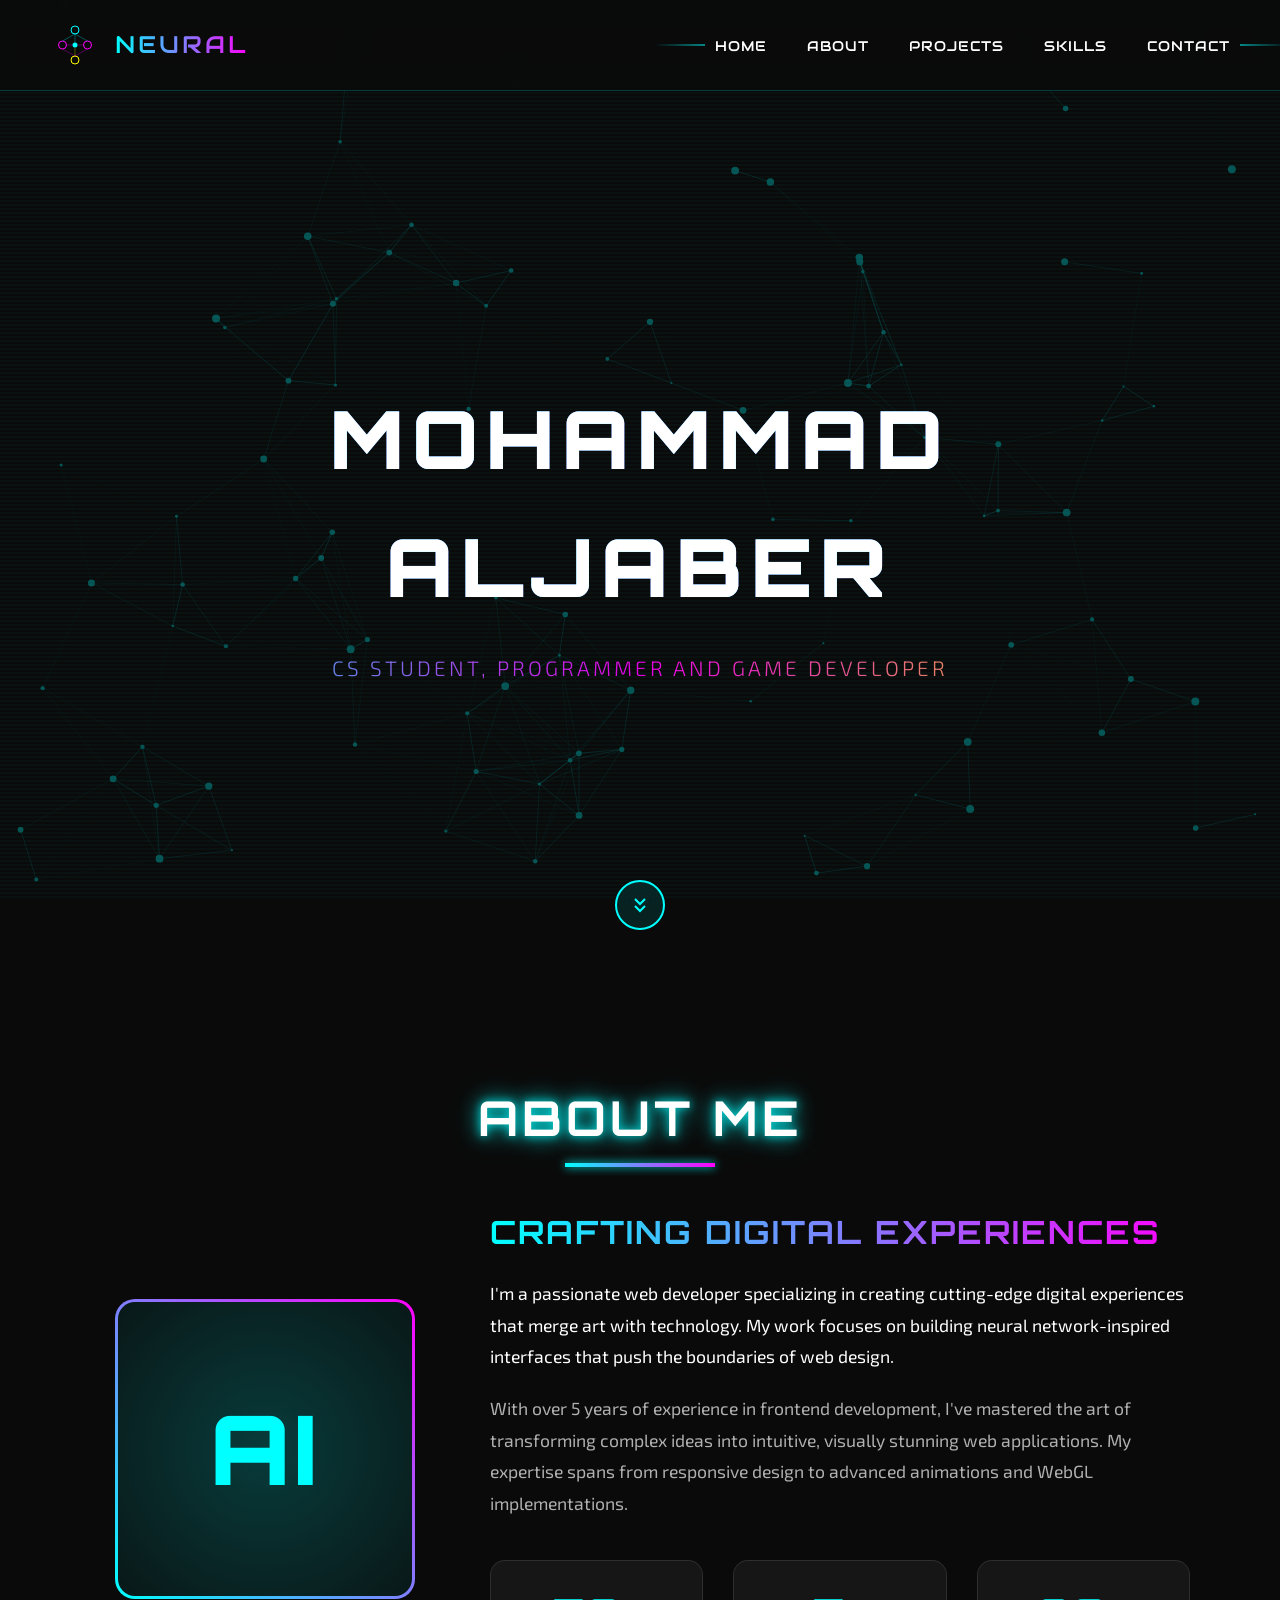
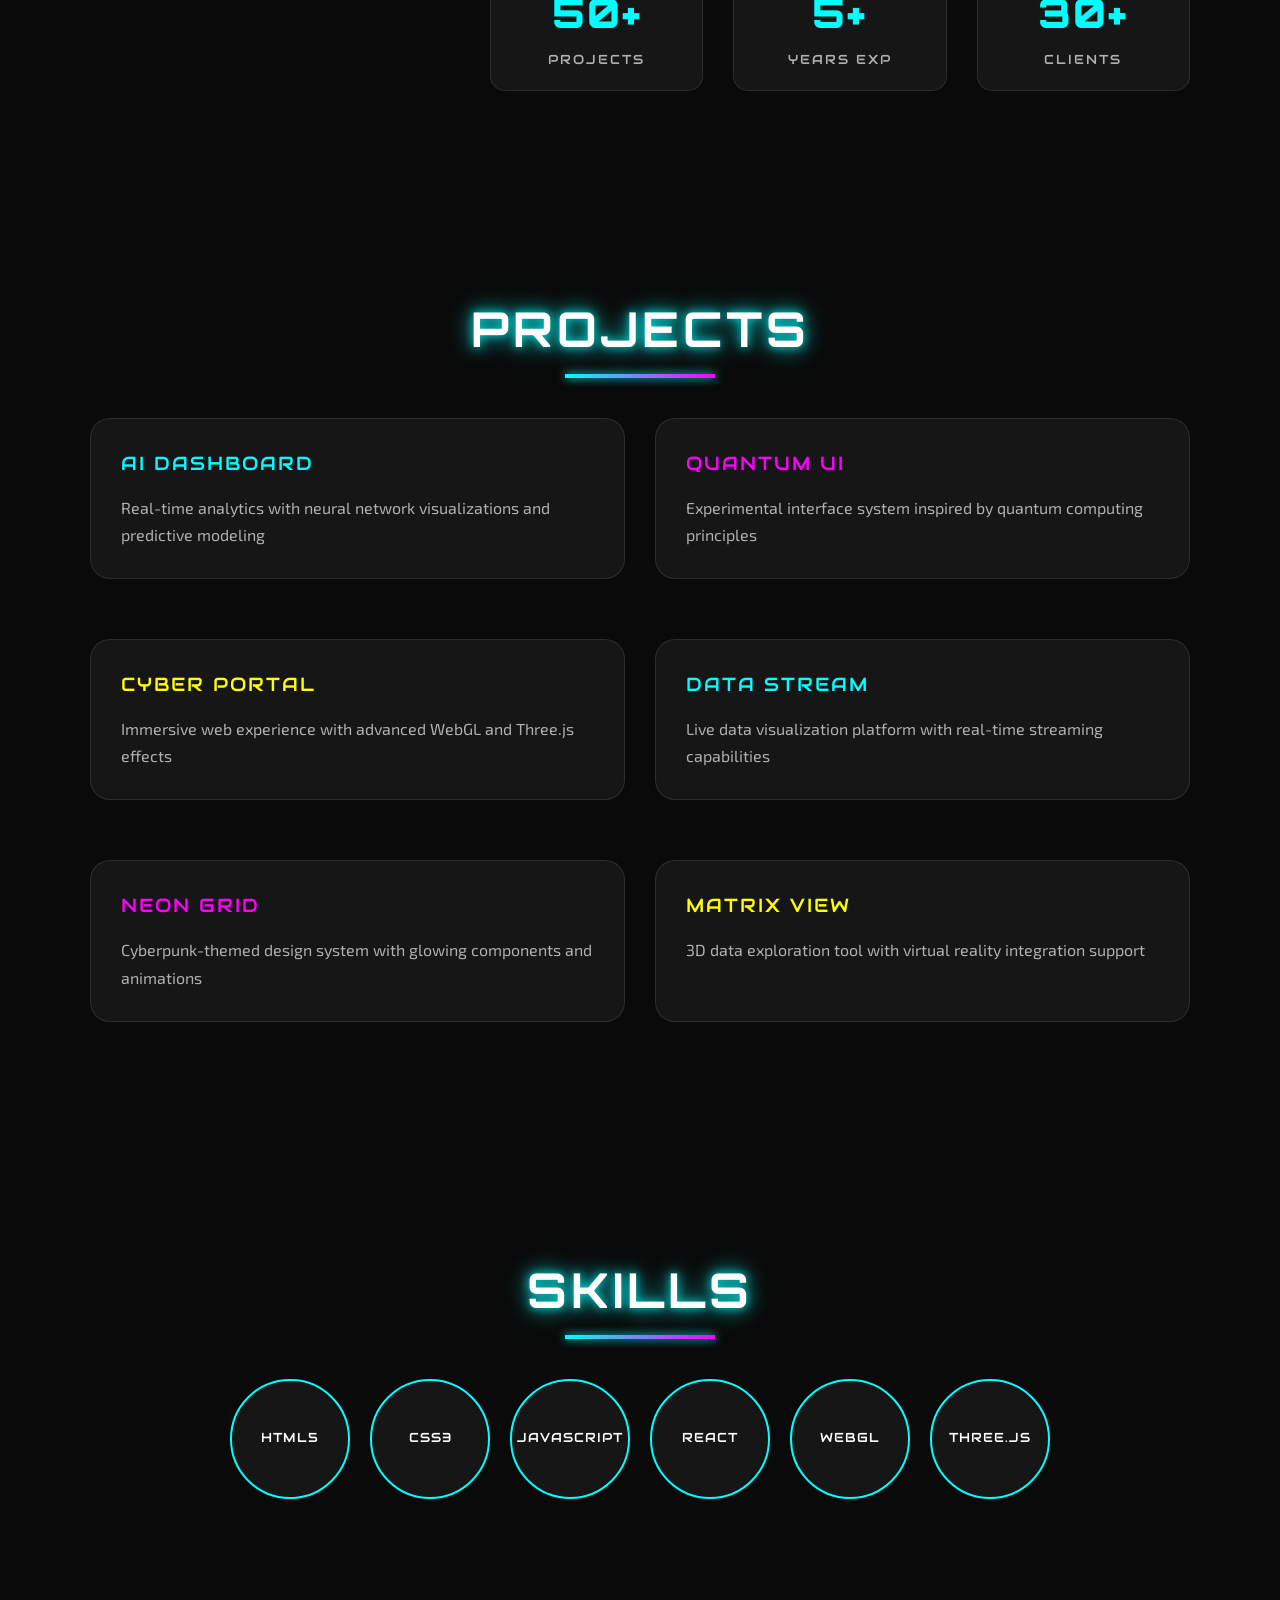
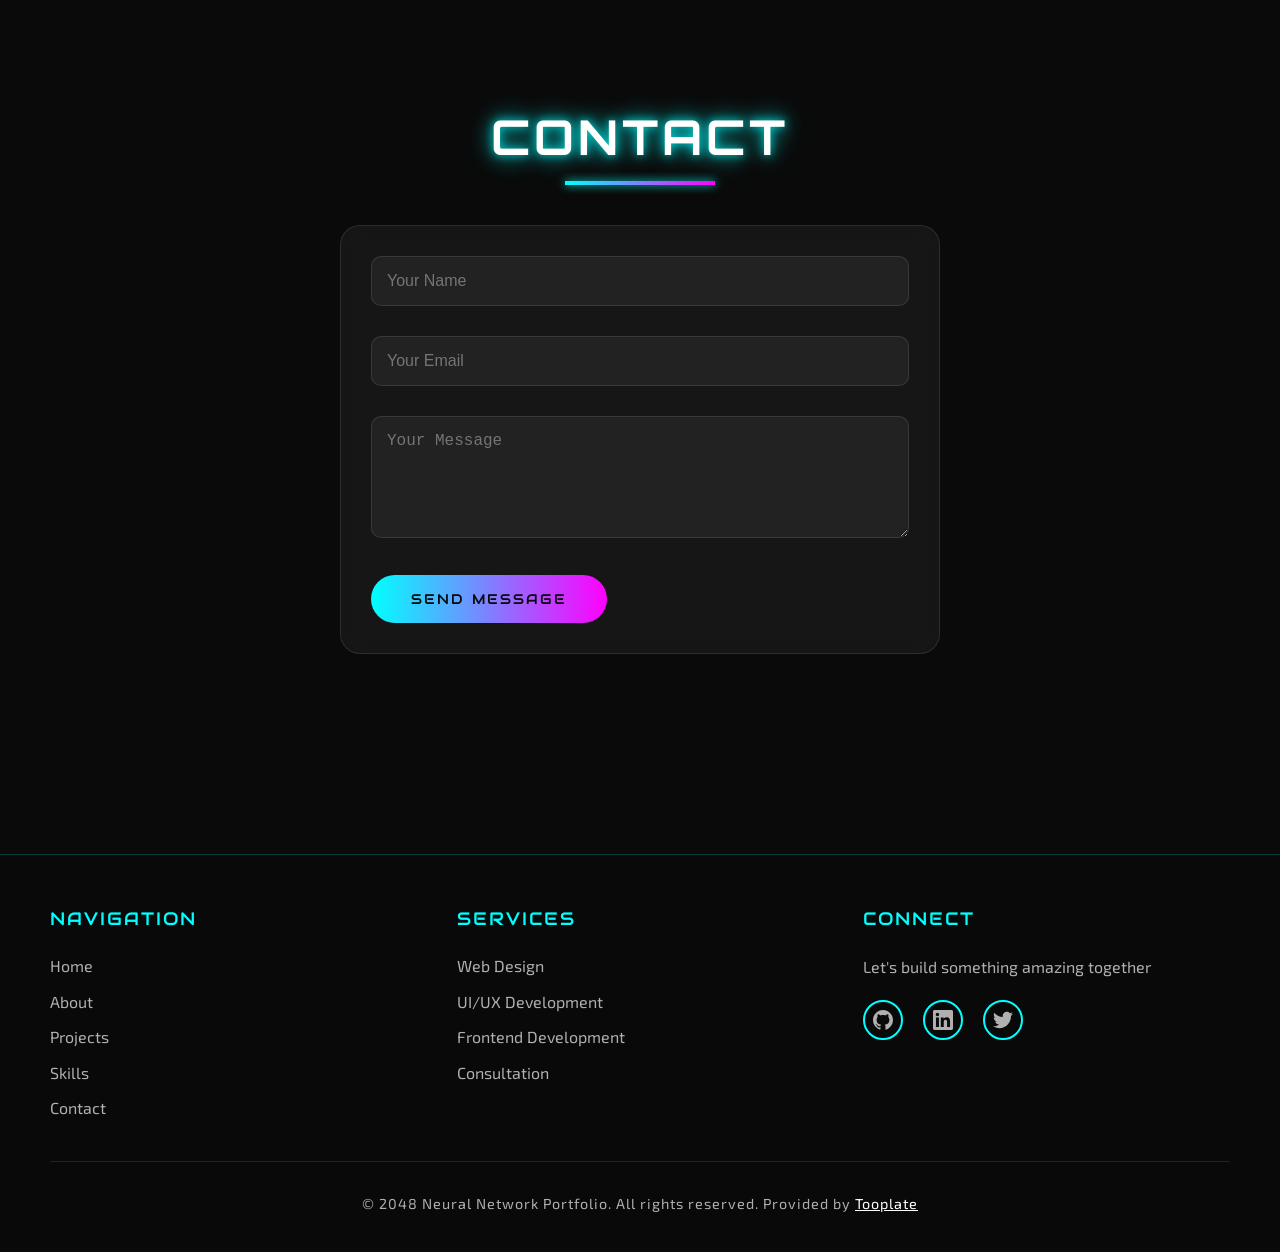
==== commit 09d70715: "Edited the Header" ====
--- a/index.html
+++ b/index.html
@@ -59,8 +59,8 @@
 
     <section id="home" class="hero">
         <div class="hero-content">
-            <h1 class="glitch" data-text="NEURAL NETWORK">NETWORK</h1>
-            <p class="subtitle">Web Developer & Digital Architect</p>
+            <h1 class="glitch" data-text="Mohammad Aljaber">Mohammad Aljaber</h1>
+            <p class="subtitle">CS student, programmer and game developer</p>
         </div>
         <a href="#about" class="scroll-btn">
             <div class="scroll-btn-inner">
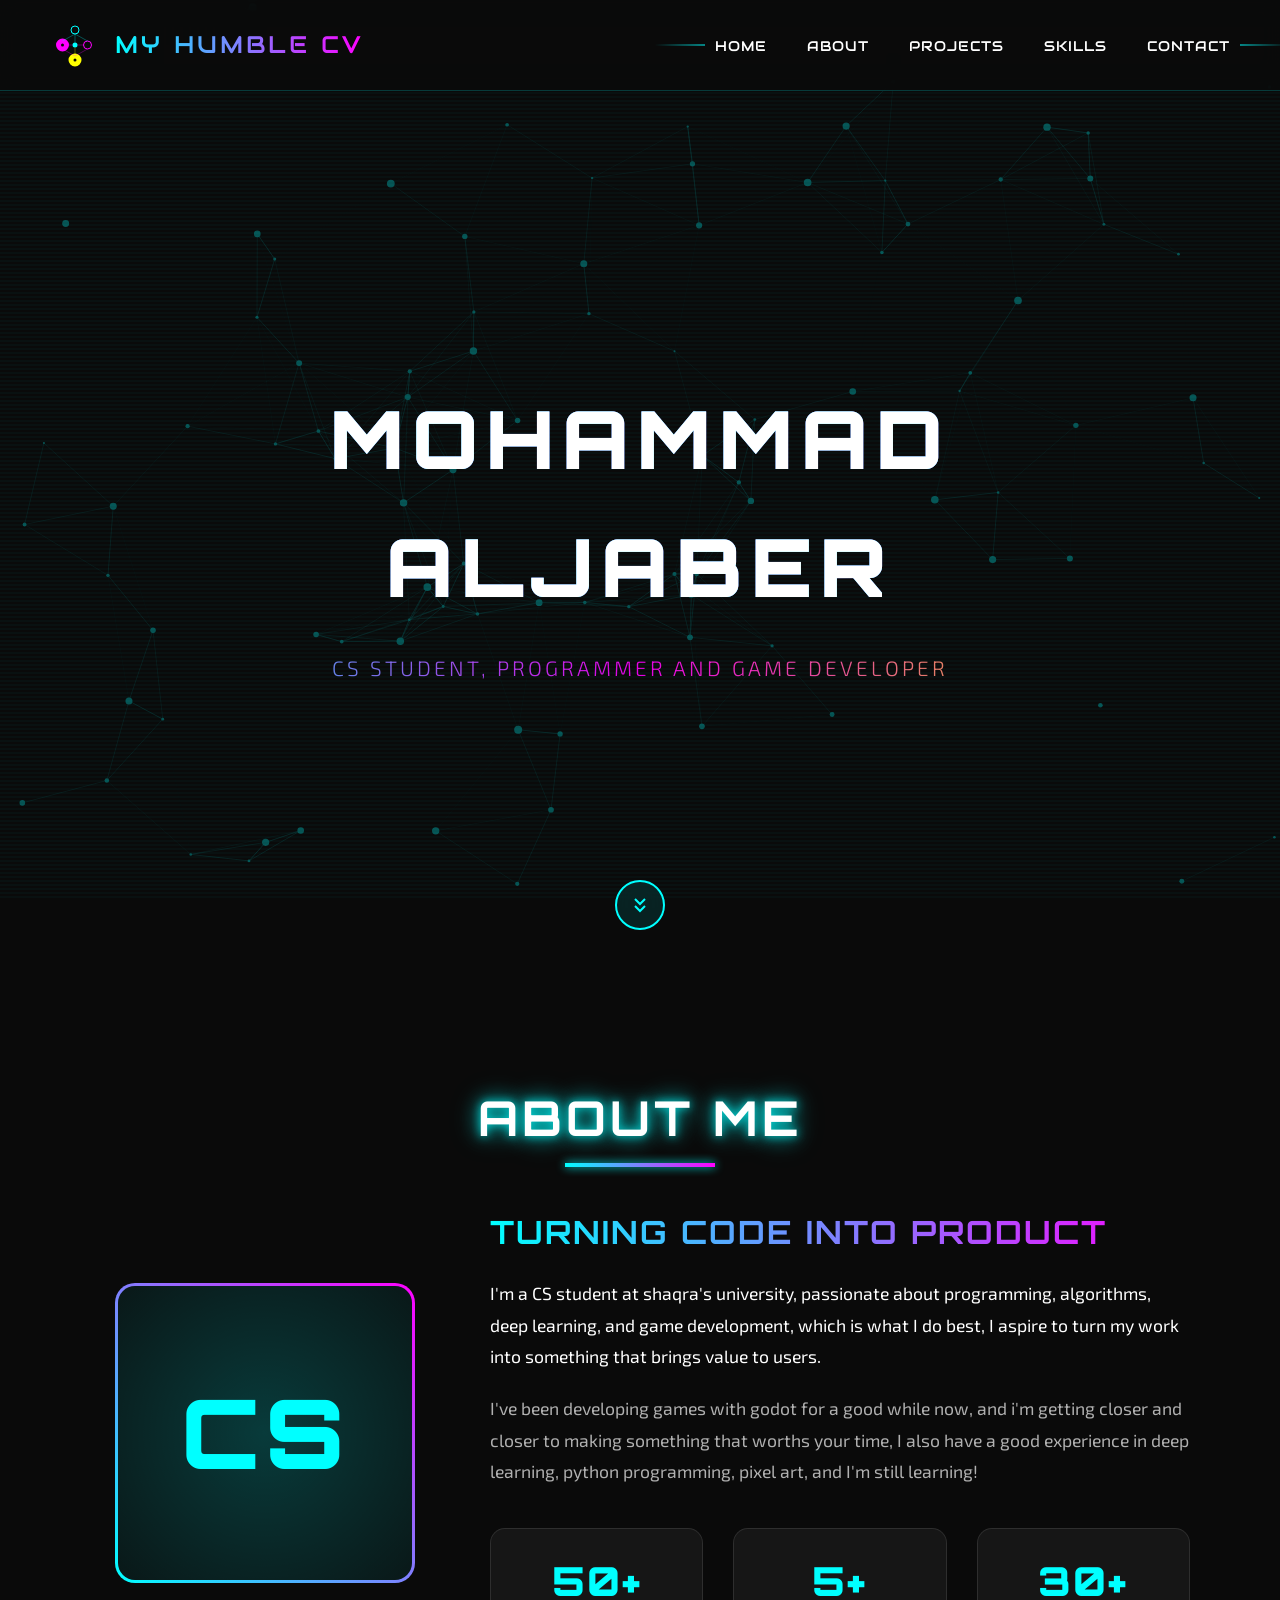
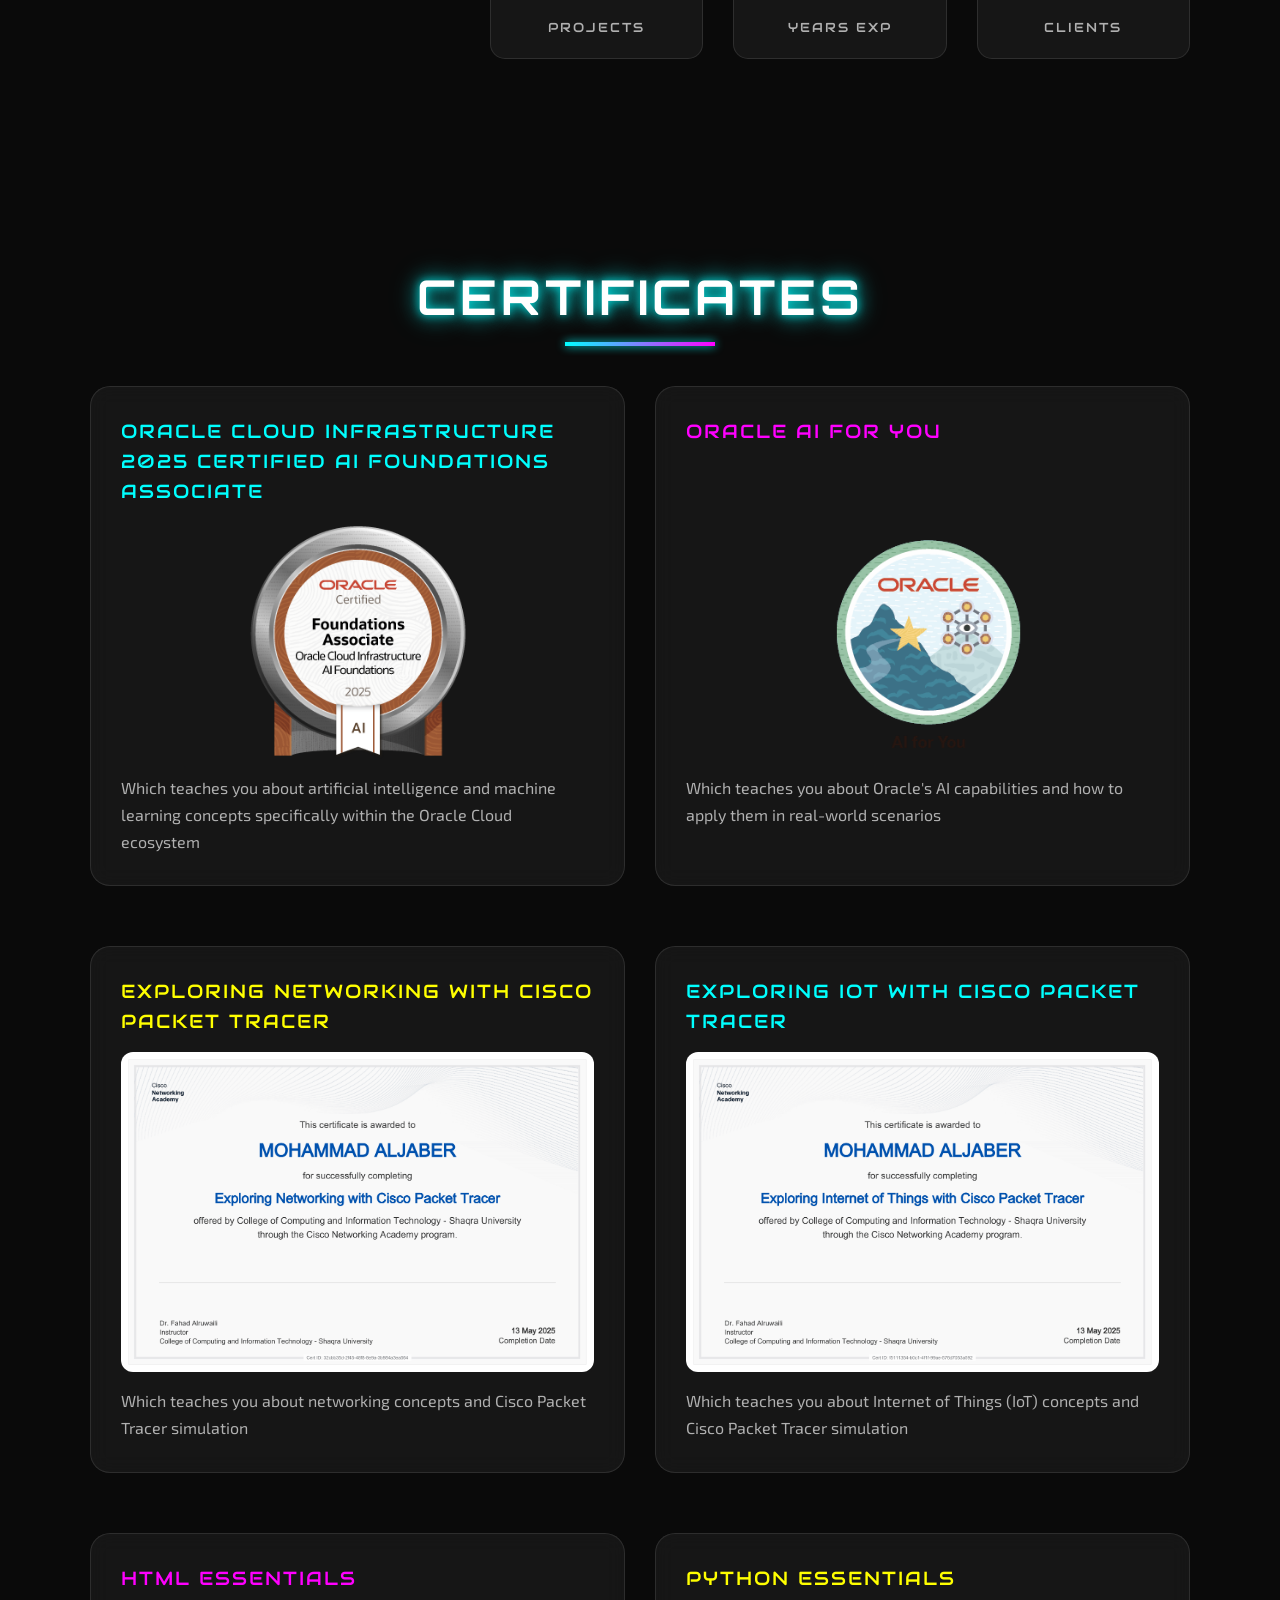
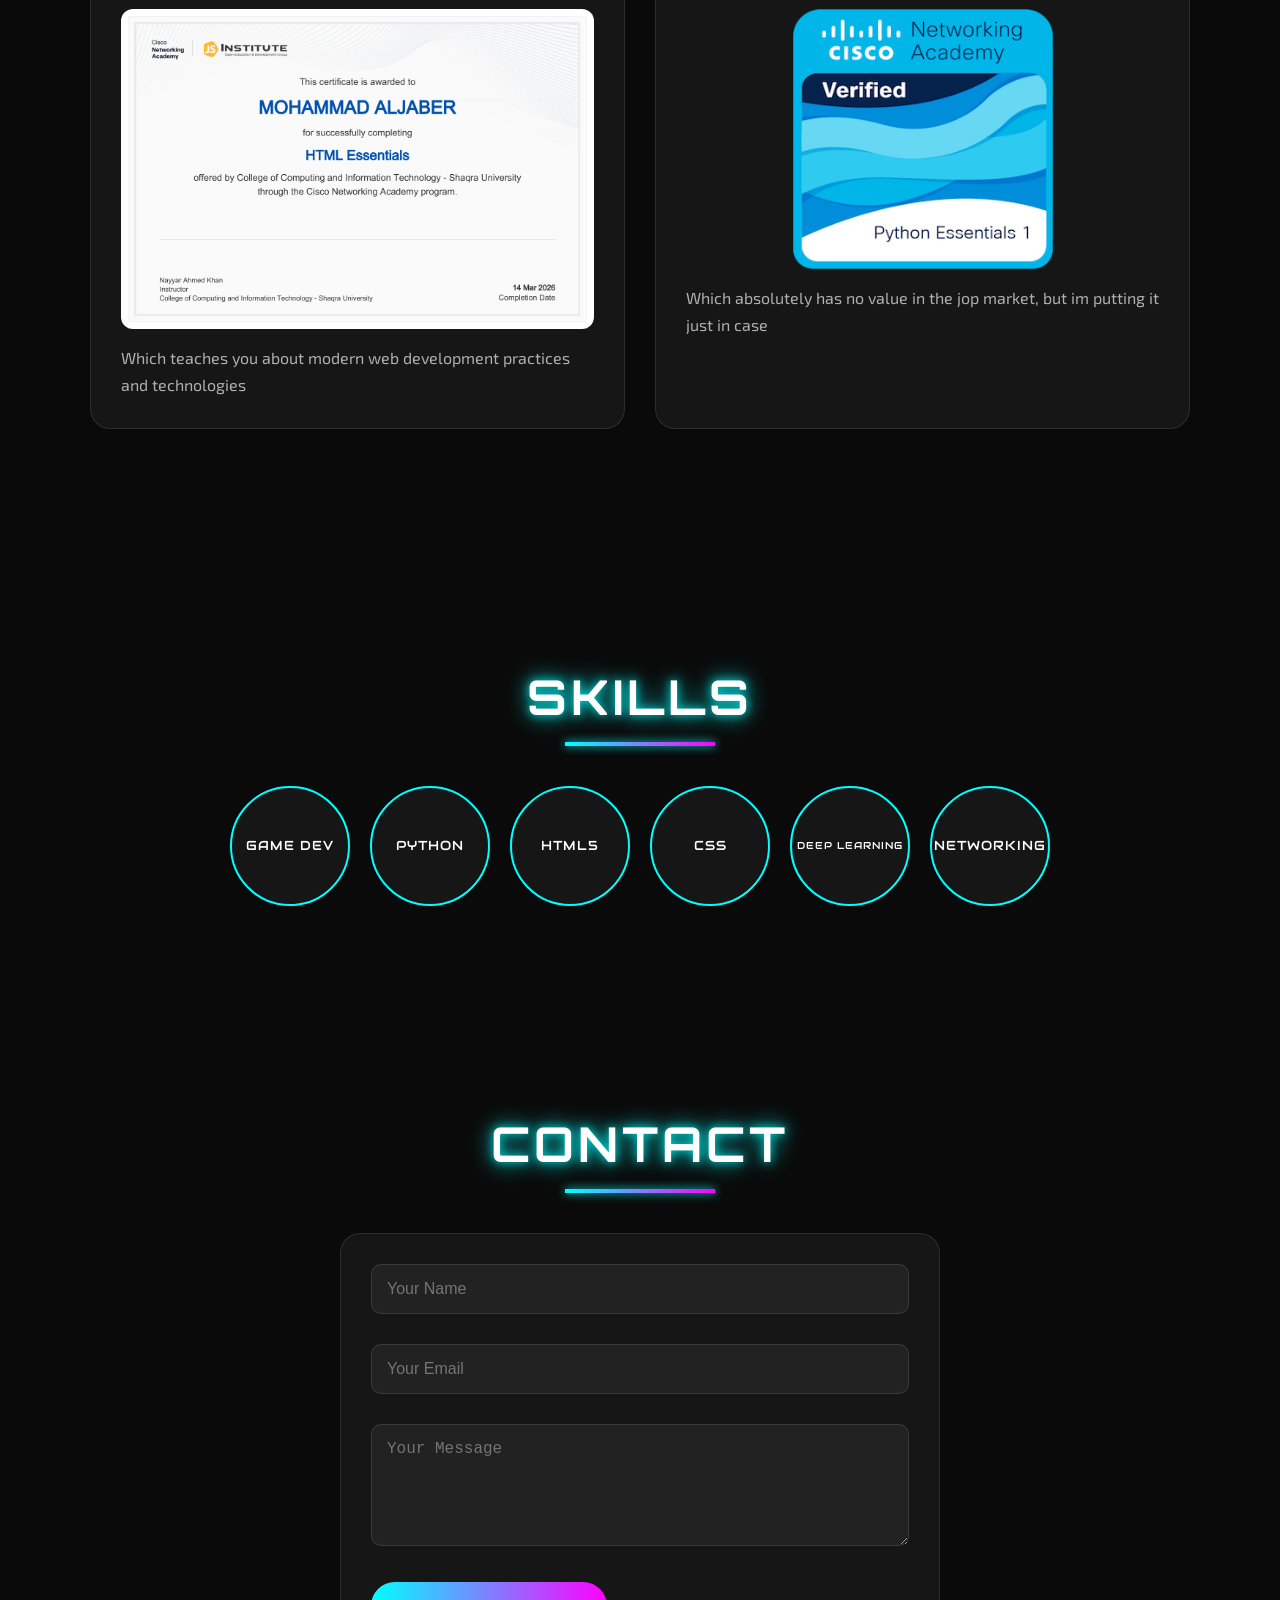
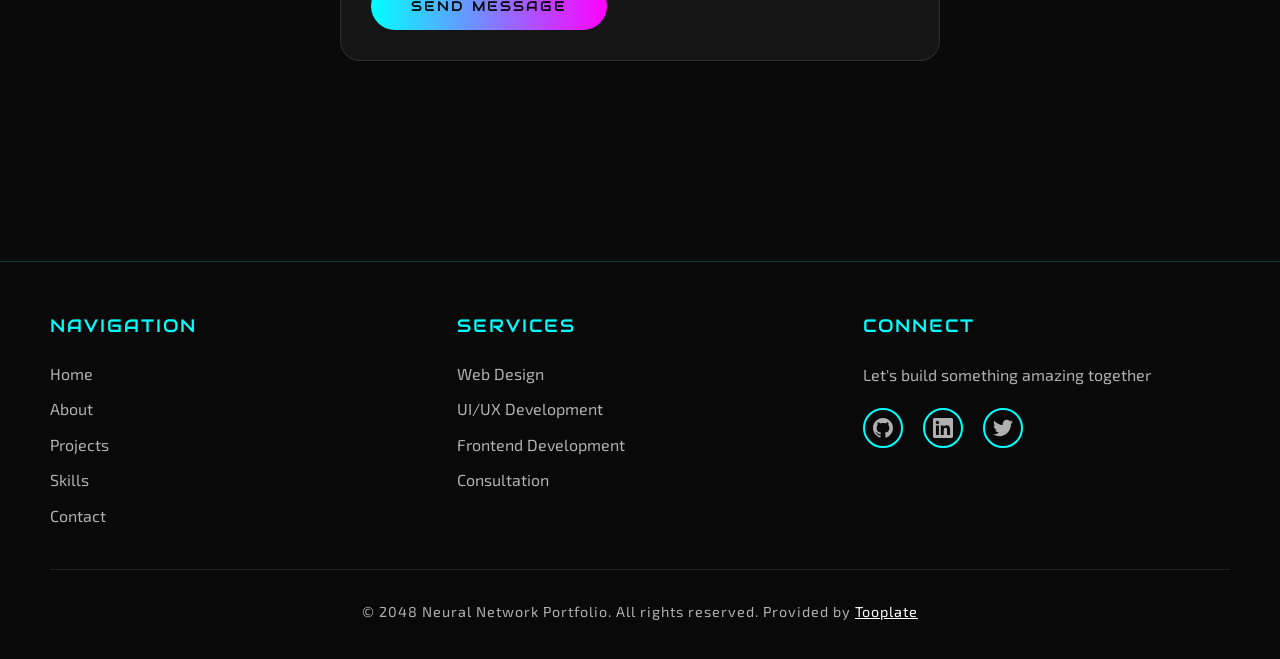
==== commit ad313d38: "personalization the page" ====
--- a/index.html
+++ b/index.html
@@ -19,9 +19,9 @@
                 <svg class="logo-svg" viewBox="0 0 100 100" xmlns="http://www.w3.org/2000/svg">
                     <!-- Neural Network Logo -->
                     <circle cx="50" cy="20" r="8" fill="none" stroke="#00ffff" stroke-width="2"/>
-                    <circle cx="25" cy="50" r="8" fill="none" stroke="#ff00ff" stroke-width="2"/>
+                    <circle cx="25" cy="50" r="8" fill="none" stroke="#ff00ff" stroke-width="10"/>
                     <circle cx="75" cy="50" r="8" fill="none" stroke="#ff00ff" stroke-width="2"/>
-                    <circle cx="50" cy="80" r="8" fill="none" stroke="#ffff00" stroke-width="2"/>
+                    <circle cx="50" cy="80" r="8" fill="none" stroke="#ffff00" stroke-width="10"/>
                     
                     <!-- Connections -->
                     <line x1="50" y1="28" x2="25" y2="42" stroke="#00ffff" stroke-width="1" opacity="0.6"/>
@@ -36,7 +36,7 @@
                     <line x1="33" y1="50" x2="45" y2="50" stroke="#ff00ff" stroke-width="1" opacity="0.6"/>
                     <line x1="55" y1="50" x2="67" y2="50" stroke="#ff00ff" stroke-width="1" opacity="0.6"/>
                 </svg>
-                <span class="logo-text">NEURAL</span>
+                <span class="logo-text">My humble CV</span>
             </a>
             
             <div class="mobile-menu-toggle" id="mobile-toggle">
@@ -77,21 +77,19 @@
             <div class="about-image">
                 <div class="profile-img-wrapper">
                     <div class="profile-img">
-                        <span>AI</span>
+                        <span>CS</span>
                     </div>
                 </div>
             </div>
             <div class="about-content">
-                <h3>Crafting Digital Experiences</h3>
+                <h3>turning code into product</h3>
                 <p style="font-size: 1.1rem; line-height: 1.8; margin-bottom: 20px;">
-                    I'm a passionate web developer specializing in creating cutting-edge digital experiences 
-                    that merge art with technology. My work focuses on building neural network-inspired 
-                    interfaces that push the boundaries of web design.
+                    I'm a CS student at shaqra's university, passionate about programming, algorithms, deep learning, and game development, which is what I do best, I
+                    aspire to turn my work into something that brings value to users.
                 </p>
                 <p style="font-size: 1.1rem; line-height: 1.8; color: var(--text-secondary);">
-                    With over 5 years of experience in frontend development, I've mastered the art of 
-                    transforming complex ideas into intuitive, visually stunning web applications. 
-                    My expertise spans from responsive design to advanced animations and WebGL implementations.
+                    I've been developing games with godot for a good while now, and i'm getting closer and closer to making something that worths your time,
+                     I also have a good experience in deep learning, python programming, pixel art, and I'm still learning!
                 </p>
                 <div class="about-stats">
                     <div class="stat-card">
@@ -112,31 +110,37 @@
     </section>
 
     <section id="projects" class="fade-in">
-        <h2 class="section-title">PROJECTS</h2>
+        <h2 class="section-title">Certificates</h2>
         <div class="projects-grid">
             <div class="glass-card project-card">
-                <h3 style="color: var(--primary);">AI Dashboard</h3>
-                <p style="color: var(--text-secondary);">Real-time analytics with neural network visualizations and predictive modeling</p>
-            </div>
-            <div class="glass-card project-card">
-                <h3 style="color: var(--secondary);">Quantum UI</h3>
-                <p style="color: var(--text-secondary);">Experimental interface system inspired by quantum computing principles</p>
-            </div>
-            <div class="glass-card project-card">
-                <h3 style="color: var(--accent);">Cyber Portal</h3>
-                <p style="color: var(--text-secondary);">Immersive web experience with advanced WebGL and Three.js effects</p>
-            </div>
-            <div class="glass-card project-card">
-                <h3 style="color: var(--primary);">Data Stream</h3>
-                <p style="color: var(--text-secondary);">Live data visualization platform with real-time streaming capabilities</p>
-            </div>
-            <div class="glass-card project-card">
-                <h3 style="color: var(--secondary);">Neon Grid</h3>
-                <p style="color: var(--text-secondary);">Cyberpunk-themed design system with glowing components and animations</p>
-            </div>
-            <div class="glass-card project-card">
-                <h3 style="color: var(--accent);">Matrix View</h3>
-                <p style="color: var(--text-secondary);">3D data exploration tool with virtual reality integration support</p>
+                <h3 style="color: var(--primary);">Oracle Cloud Infrastructure 2025 Certified AI Foundations Associate</h3>
+                <img src="Imgs\OCI25AICFAV1.png" alt="">
+                <p style="color: var(--text-secondary);">Which teaches you about artificial intelligence and machine learning concepts specifically within the Oracle Cloud ecosystem</p>
+            </div>
+            <div class="glass-card project-card">
+                <h3 style="color: var(--secondary);">Oracle AI for you<br/><br/><br/></h3>
+                <img src="Imgs\oracle AI for you.png" alt="">
+                <p style="color: var(--text-secondary);">Which teaches you about Oracle's AI capabilities and how to apply them in real-world scenarios</p>
+            </div>
+            <div class="glass-card project-card">
+                <h3 style="color: var(--accent);">Exploring Networking with cisco packet tracer</h3>
+                <img src="Imgs\Exploring_Networking_with_Cisco_Packet_Tracer_certificate-1.png" alt="">
+                <p style="color: var(--text-secondary);">Which teaches you about networking concepts and Cisco Packet Tracer simulation</p>
+            </div>
+            <div class="glass-card project-card">
+                <h3 style="color: var(--primary);">Exploring IoT with cisco packet tracer</h3>
+                <img src="Imgs\Exploring_IoT_with_Cisco_Packet_Tracer_certificate_-1.png" alt="">
+                <p style="color: var(--text-secondary);">Which teaches you about Internet of Things (IoT) concepts and Cisco Packet Tracer simulation</p>
+            </div>
+            <div class="glass-card project-card">
+                <h3 style="color: var(--secondary);">HTML Essentials</h3>
+                <img src="Imgs\HTML_Essentials_certificate-1.png" alt="">
+                <p style="color: var(--text-secondary);">Which teaches you about modern web development practices and technologies </p>
+            </div>
+            <div class="glass-card project-card">
+                <h3 style="color: var(--accent);">Python Essentials</h3>
+                <img class="small-cert" src="Imgs/python-essentials-1.1.png" alt="">
+                <p style="color: var(--text-secondary);">Which absolutely has no value in the jop market, but im putting it just in case</p>
             </div>
         </div>
     </section>
@@ -145,22 +149,22 @@
         <h2 class="section-title">SKILLS</h2>
         <div class="skills-container">
             <div class="skill-node">
+                <span>Game DEV</span>
+            </div>
+            <div class="skill-node">
+                <span>Python</span>
+            </div>
+            <div class="skill-node">
                 <span>HTML5</span>
             </div>
             <div class="skill-node">
-                <span>CSS3</span>
-            </div>
-            <div class="skill-node">
-                <span>JavaScript</span>
-            </div>
-            <div class="skill-node">
-                <span>React</span>
-            </div>
-            <div class="skill-node">
-                <span>WebGL</span>
-            </div>
-            <div class="skill-node">
-                <span>Three.js</span>
+                <span>CSS</span>
+            </div>
+            <div class="skill-node-small">
+                <span>deep learning</span>
+            </div>
+            <div class="skill-node">
+                <span>networking</span>
             </div>
         </div>
     </section>
--- a/tooplate-neural-style.css
+++ b/tooplate-neural-style.css
@@ -566,6 +566,22 @@
             z-index: 1;
         }
 
+        .project-card img {
+            width: 100%;
+            height: auto;
+            display: block;
+            object-fit: contain;
+            margin-bottom: 15px;
+            border-radius: 12px;
+        }
+
+        .project-card img.small-cert {
+            width: 70%;
+            max-width: 260px;
+            margin-left: auto;
+            margin-right: auto;
+        }
+
         .project-card p {
             position: relative;
             z-index: 1;
@@ -629,7 +645,24 @@
             letter-spacing: 1px;
             text-transform: uppercase;
         }
-
+        .skill-node-small {
+            font-family: 'Audiowide', sans-serif;
+            width: 120px;
+            height: 120px;
+            background: var(--bg-glass);
+            border: 2px solid var(--primary);
+            border-radius: 50%;
+            display: flex;
+            align-items: center;
+            justify-content: center;
+            position: relative;
+            transition: all 0.3s ease;
+            cursor: pointer;
+            font-weight: 400;
+            font-size: 0.6rem;
+            letter-spacing: 1px;
+            text-transform: uppercase;
+        }
         .skill-node::before {
             content: '';
             position: absolute;
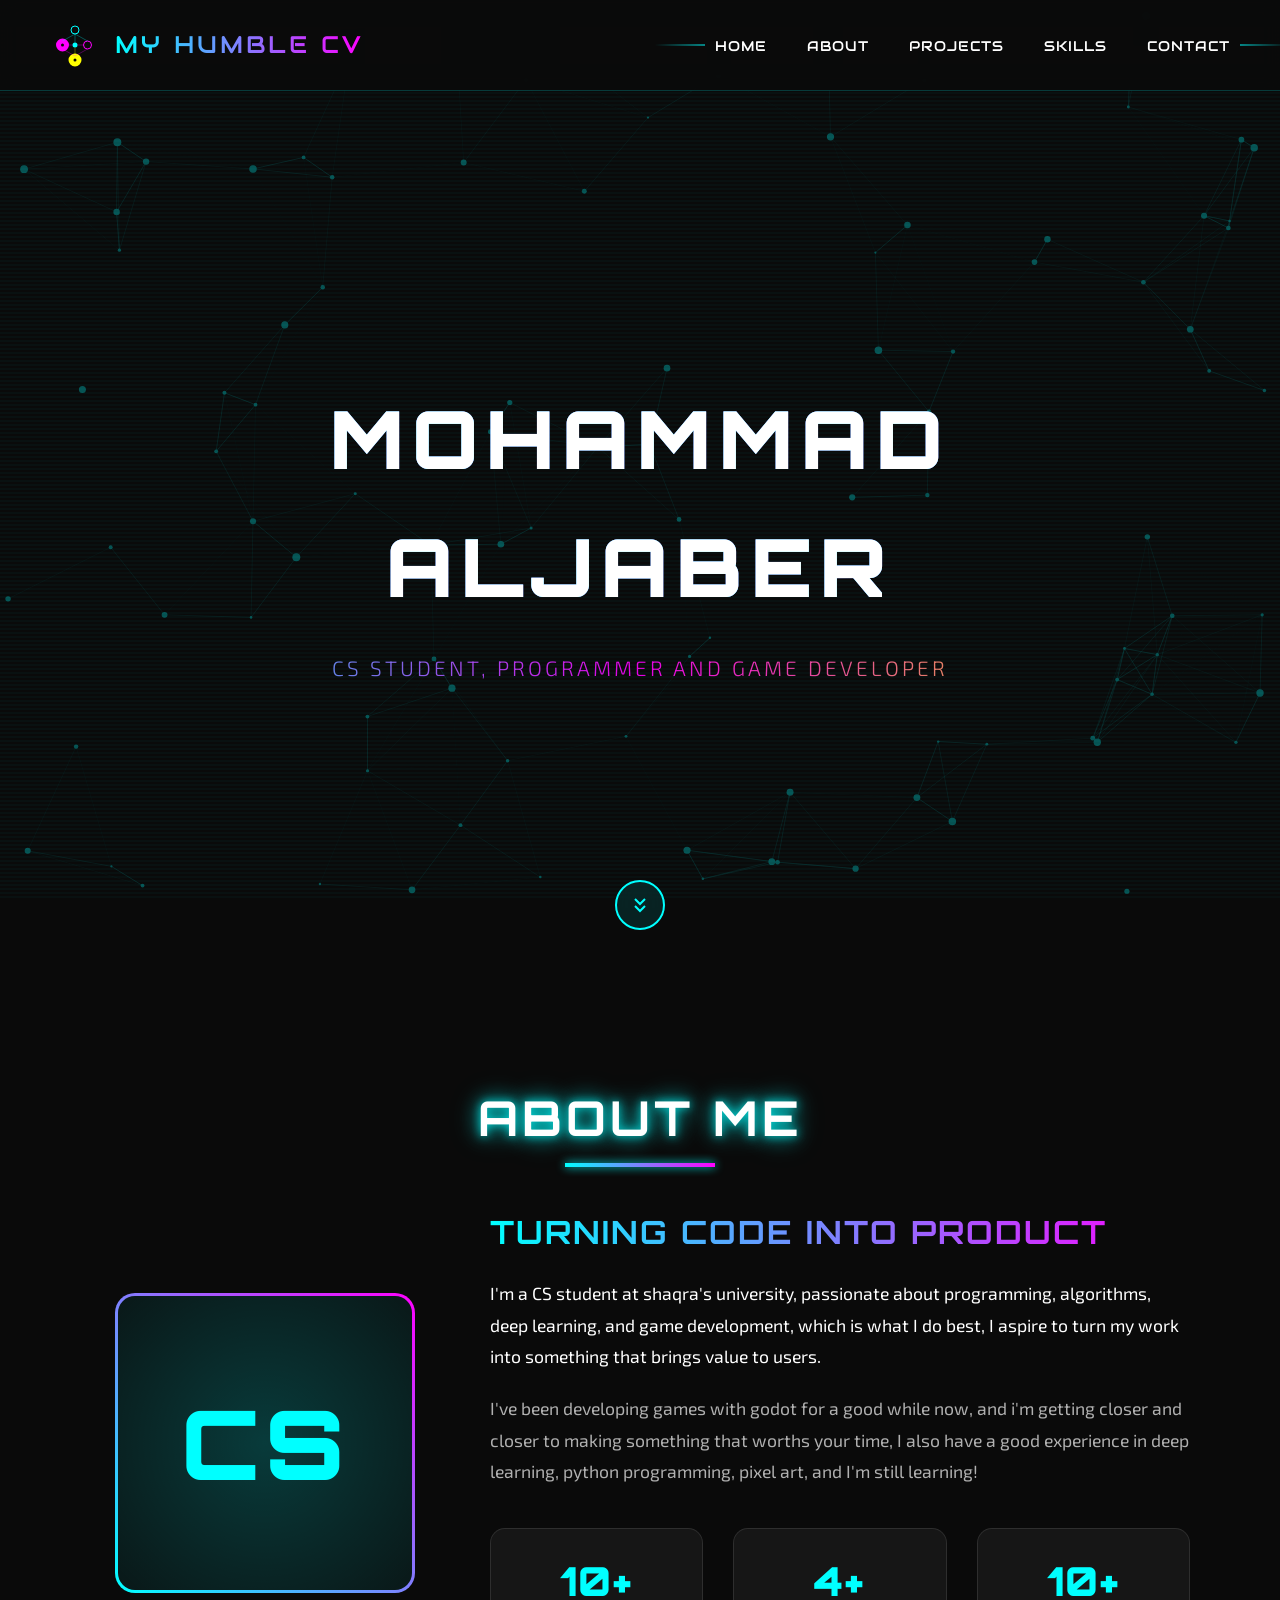
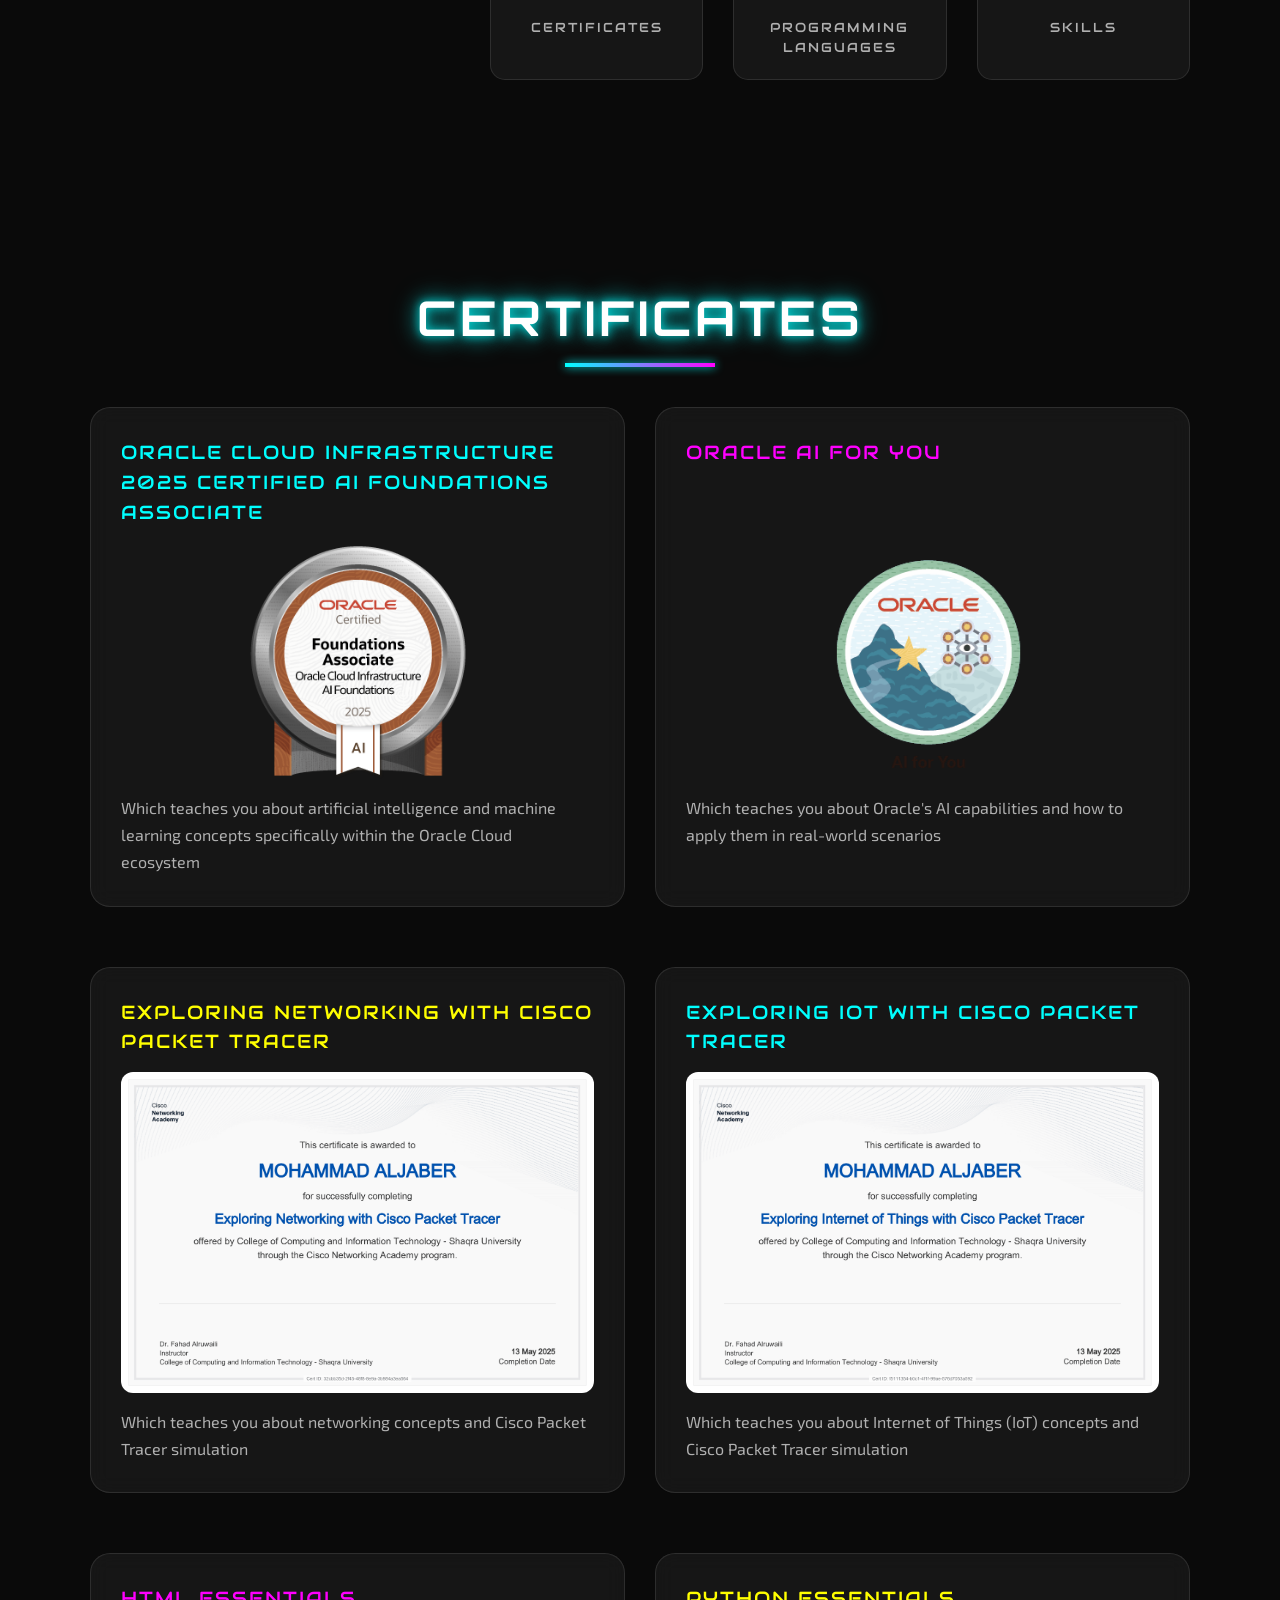
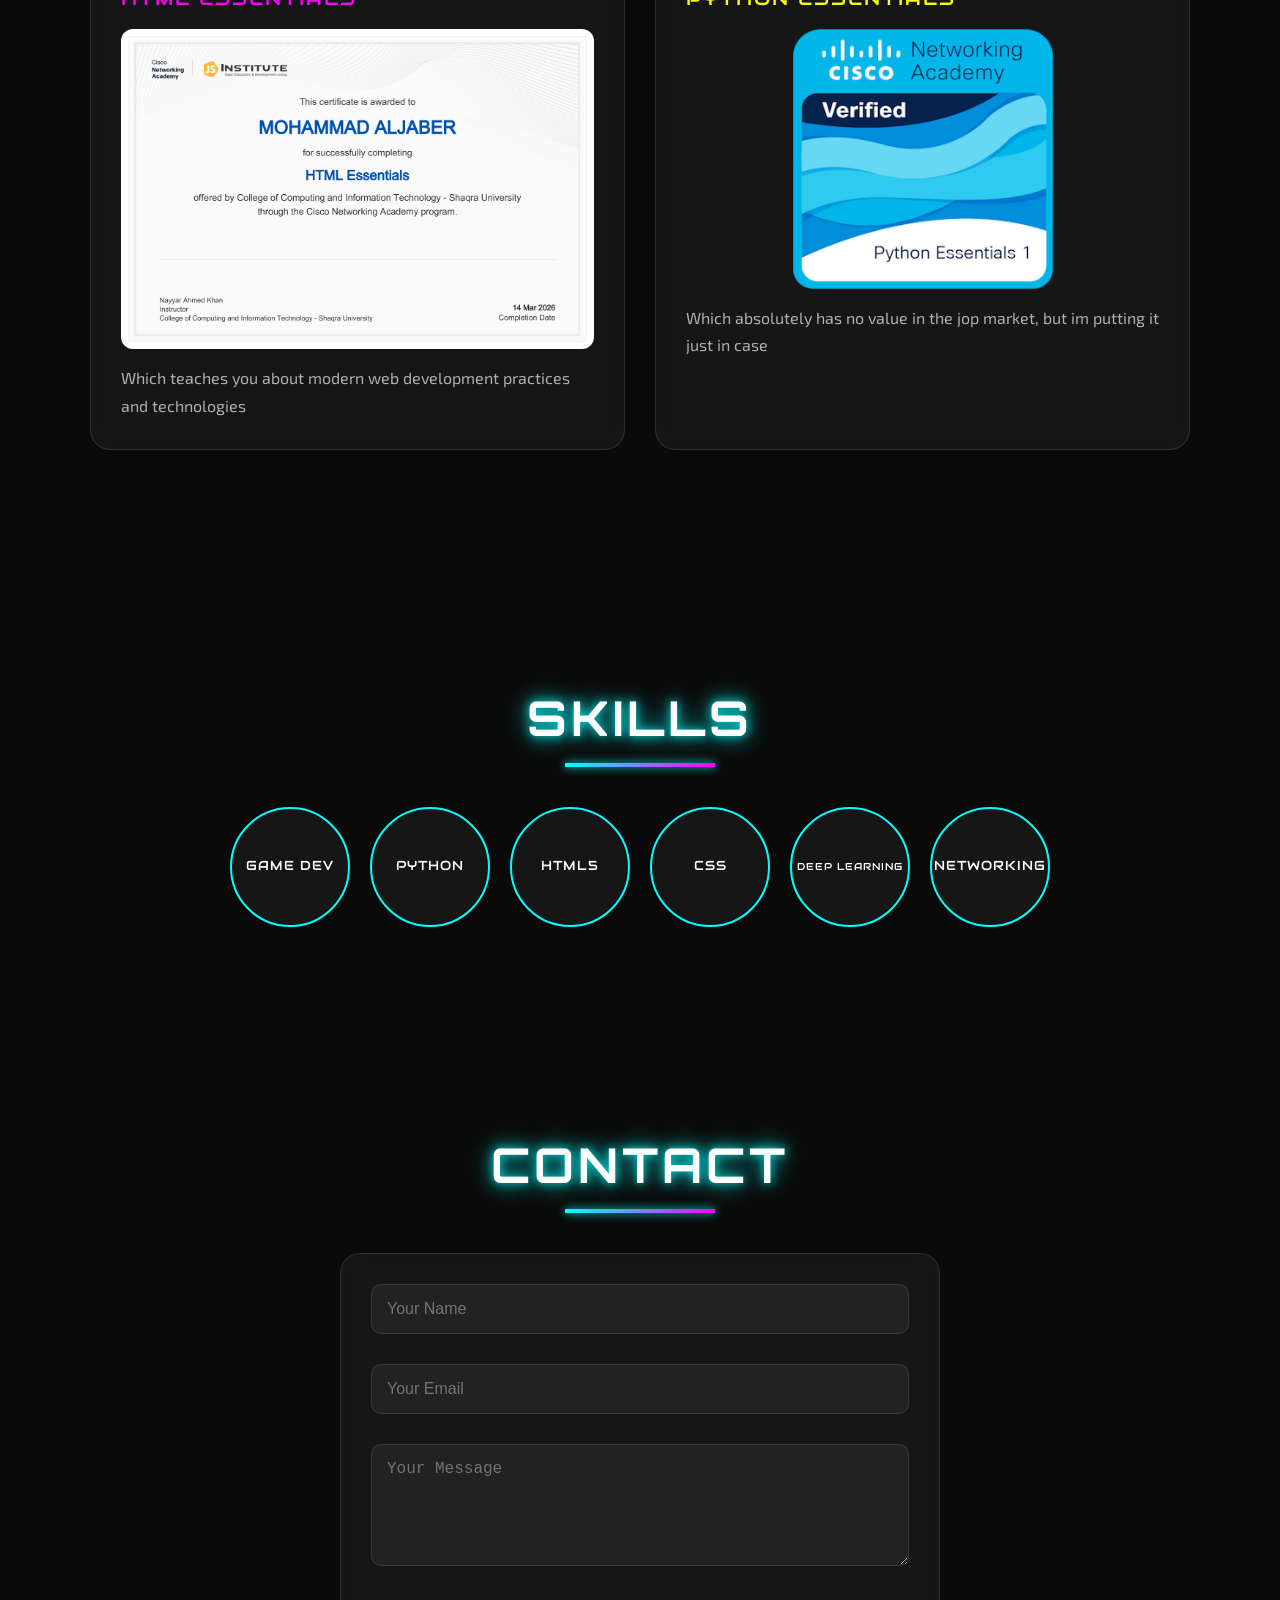
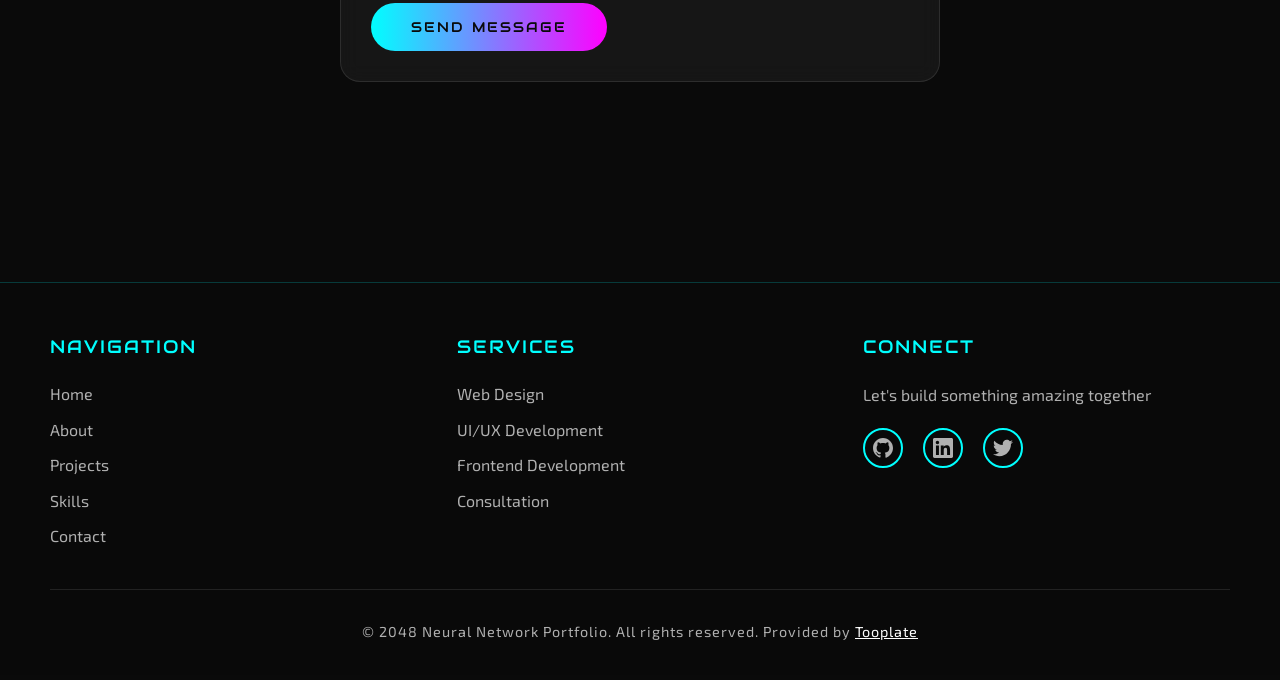
==== commit 0e7d48c4: "changed achievements" ====
--- a/index.html
+++ b/index.html
@@ -93,16 +93,16 @@
                 </p>
                 <div class="about-stats">
                     <div class="stat-card">
-                        <div class="stat-number">50+</div>
-                        <div class="stat-label">Projects</div>
+                        <div class="stat-number">10+</div>
+                        <div class="stat-label">certificates</div>
                     </div>
                     <div class="stat-card">
-                        <div class="stat-number">5+</div>
-                        <div class="stat-label">Years Exp</div>
+                        <div class="stat-number">4+</div>
+                        <div class="stat-label">programming languages</div>
                     </div>
                     <div class="stat-card">
-                        <div class="stat-number">30+</div>
-                        <div class="stat-label">Clients</div>
+                        <div class="stat-number">10+</div>
+                        <div class="stat-label">skills</div>
                     </div>
                 </div>
             </div>
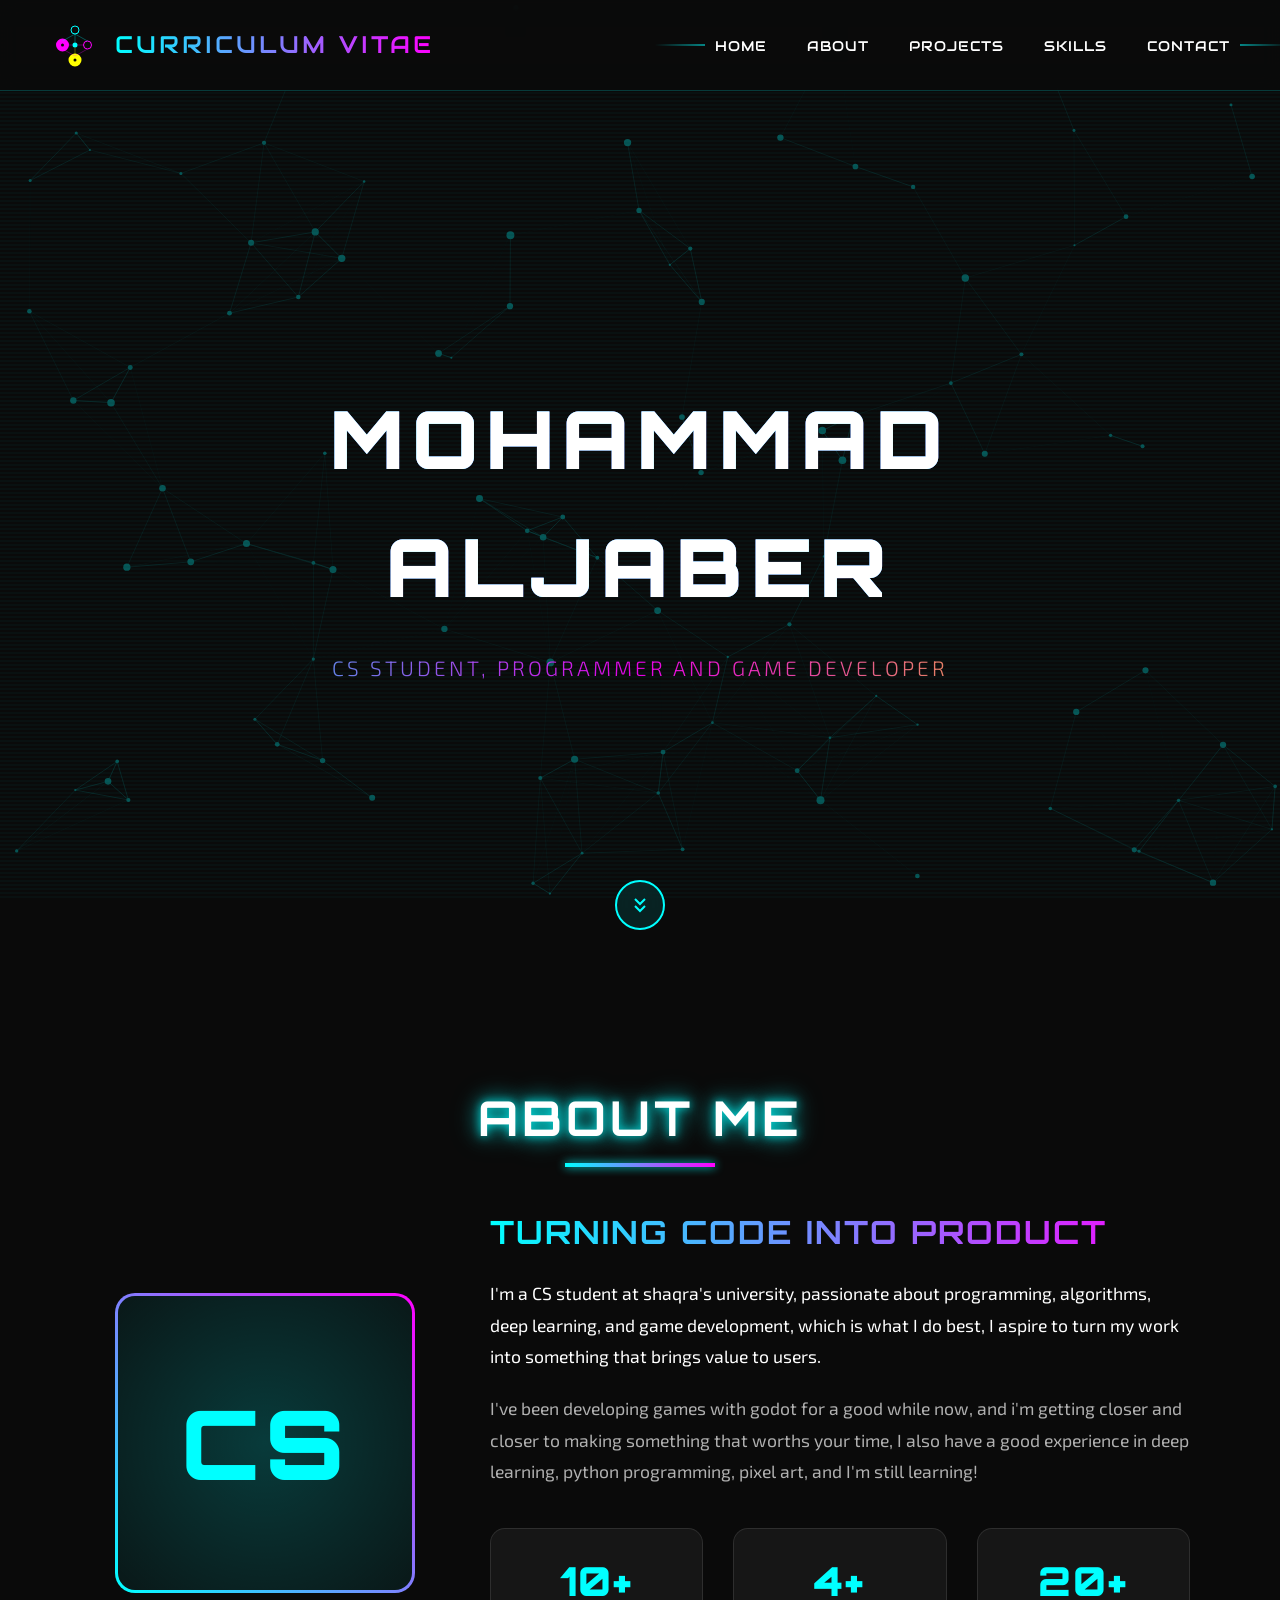
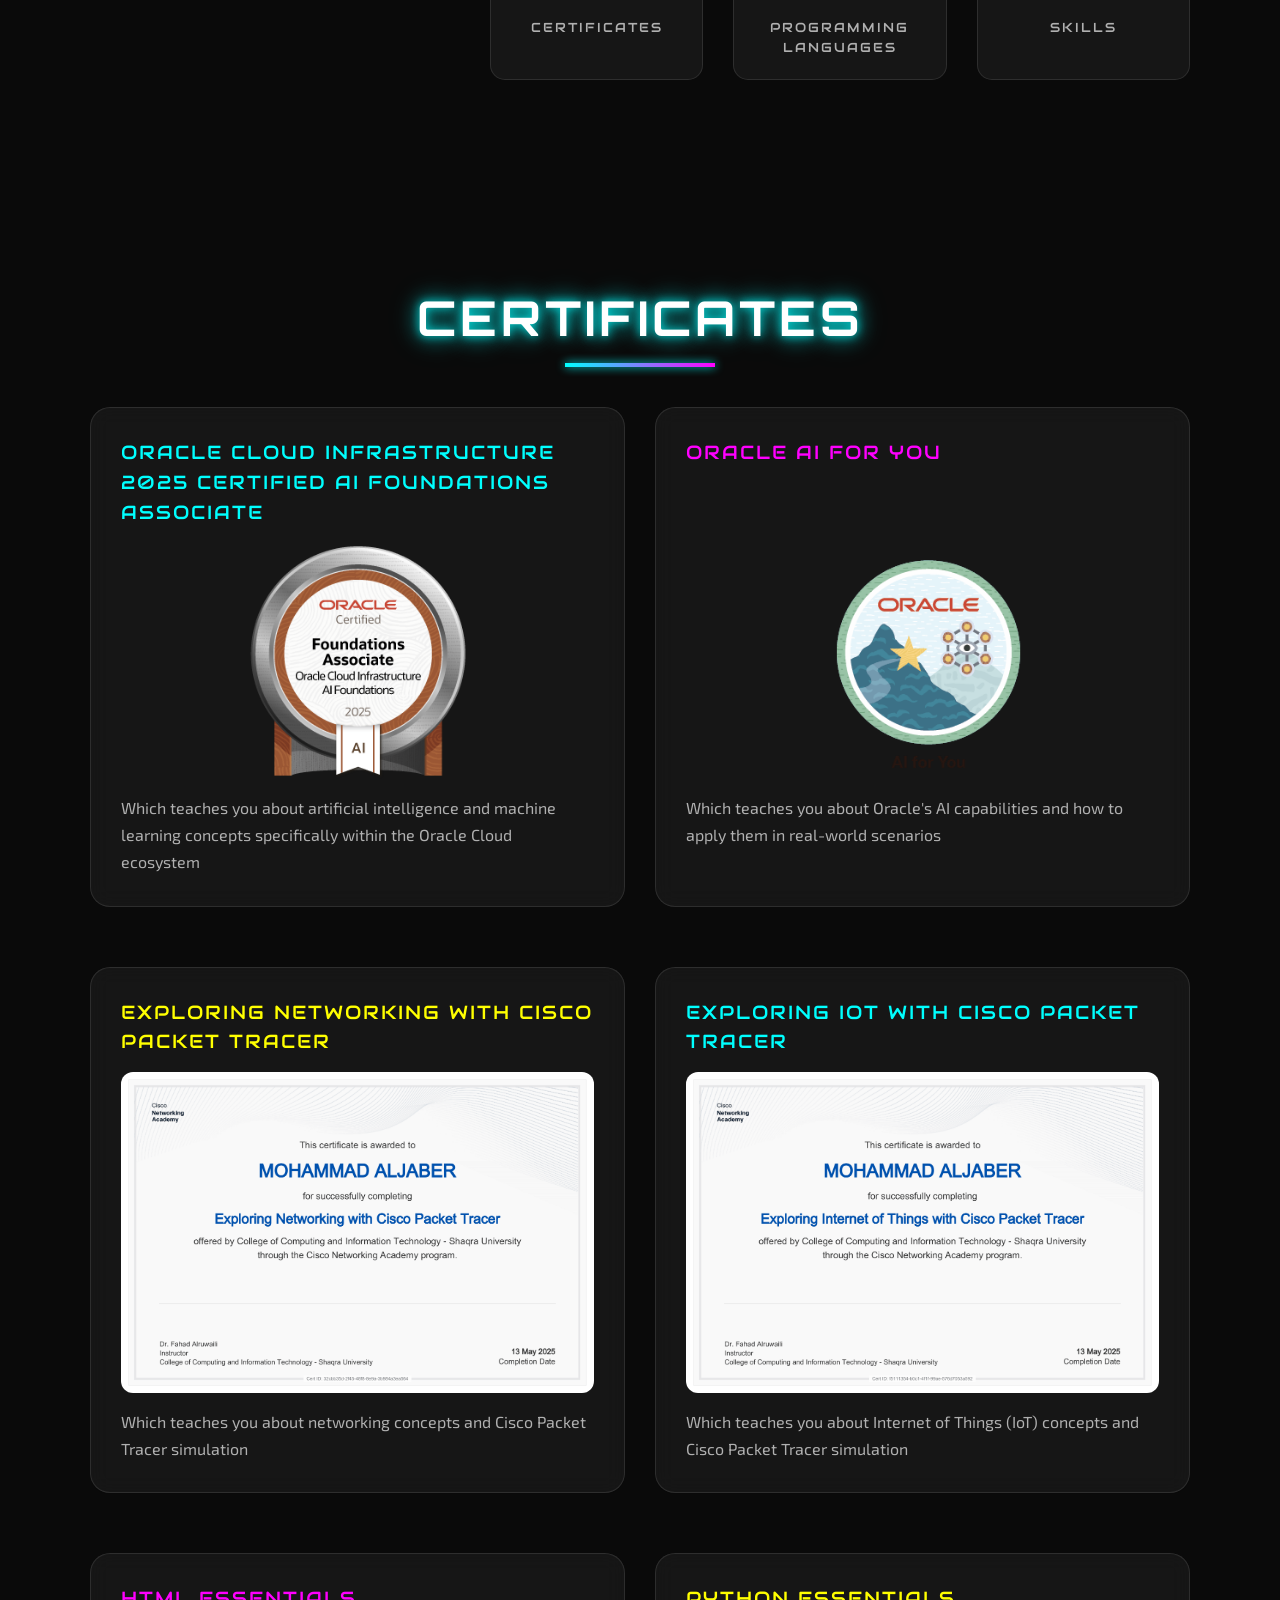
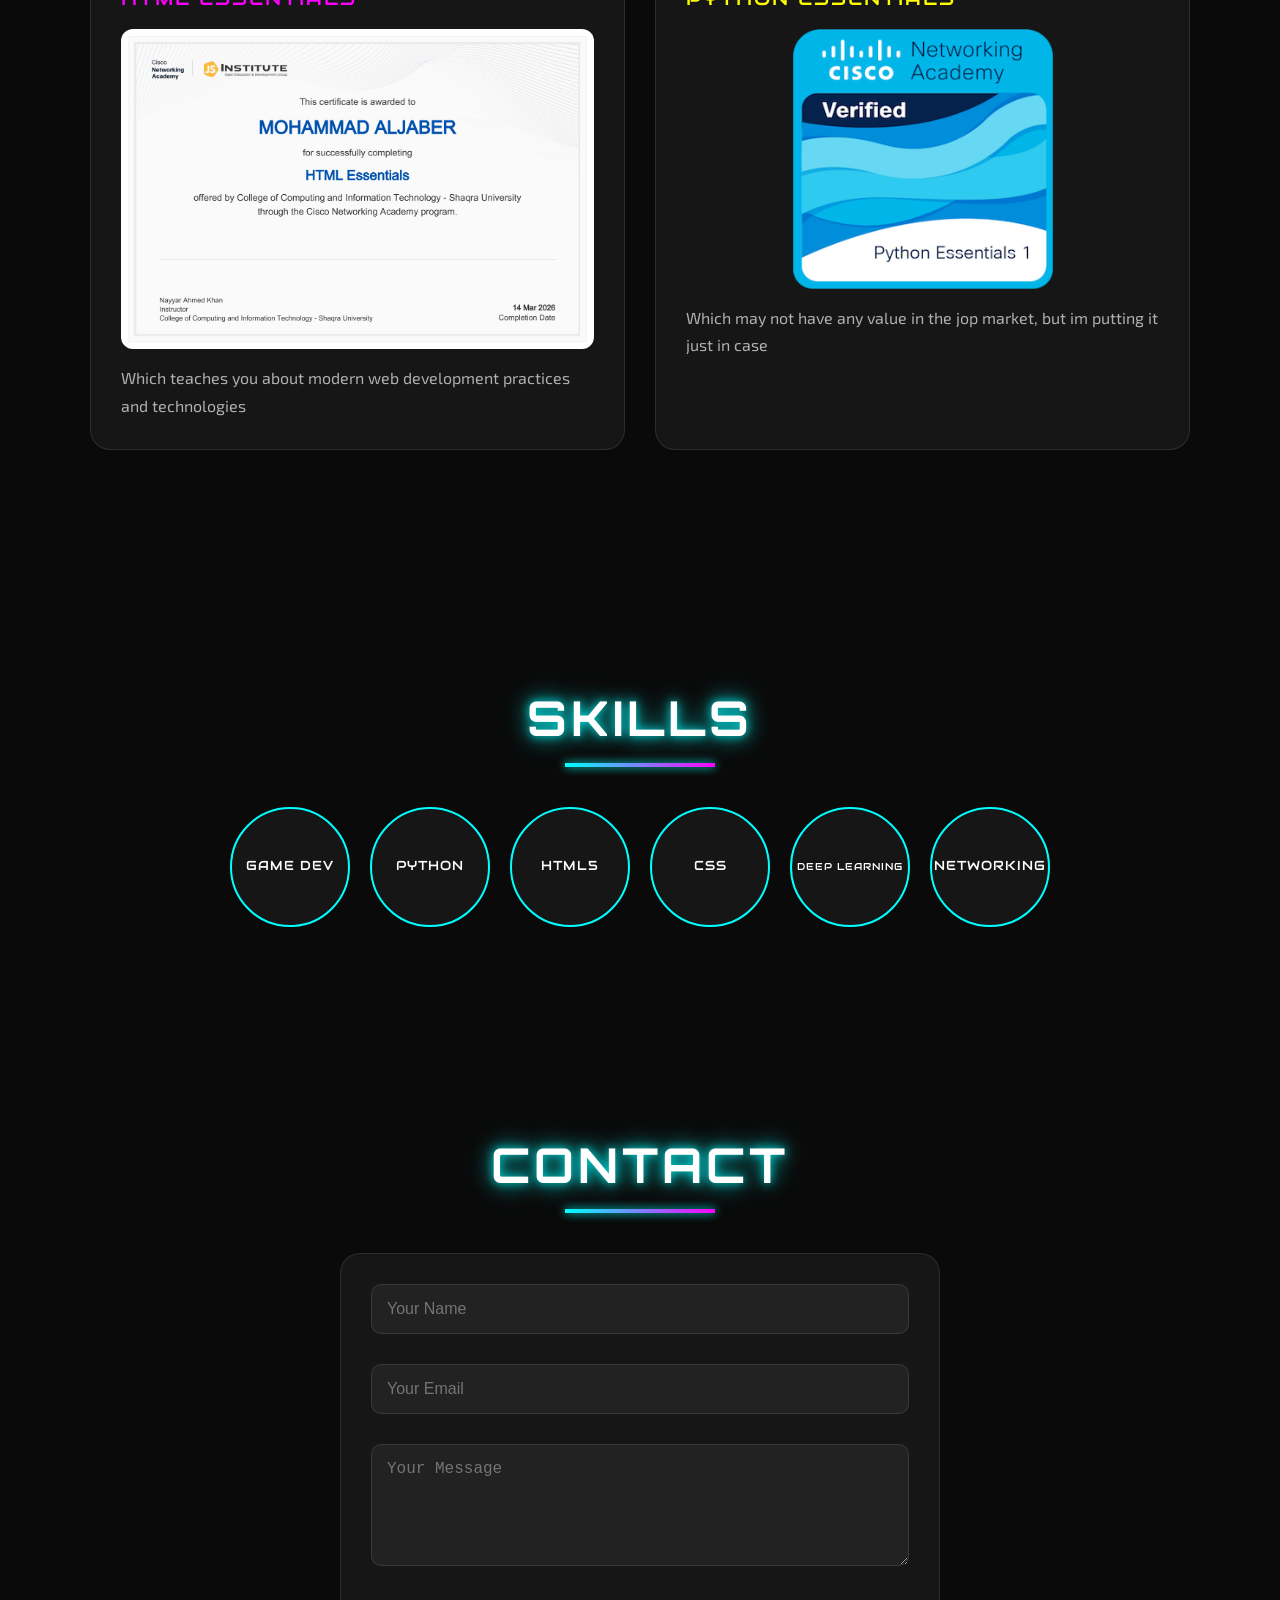
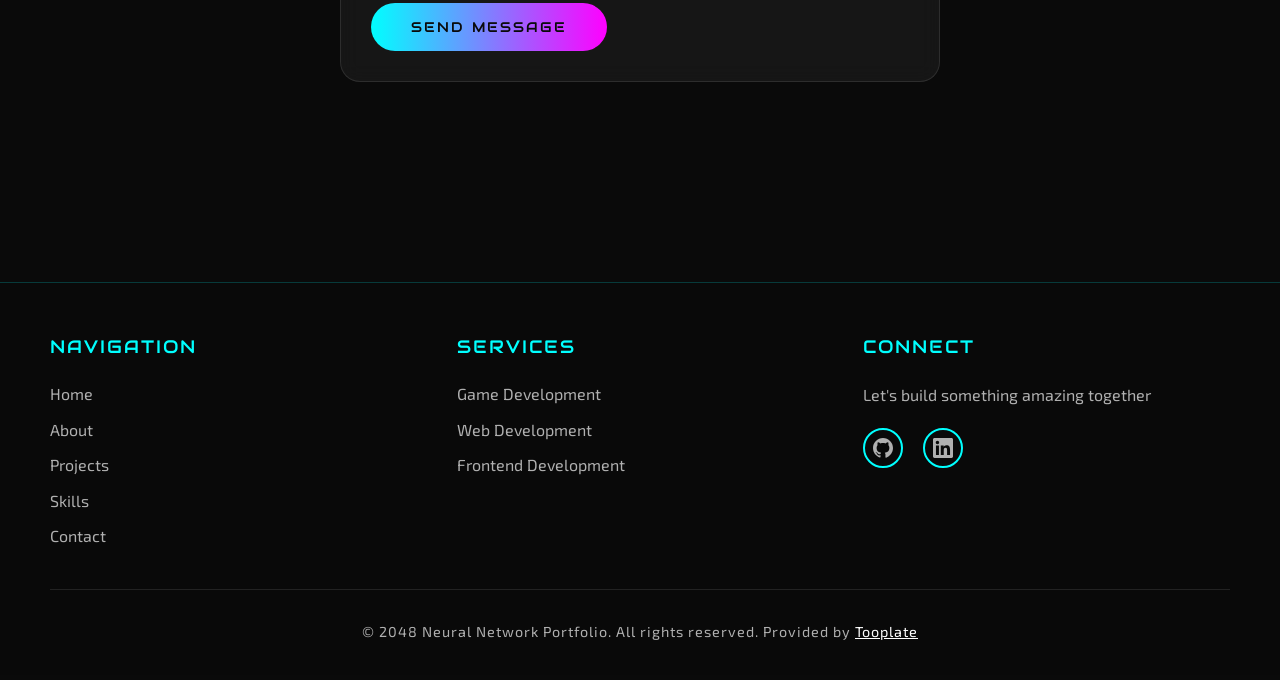
==== commit c9d0e1ab: "added social media links" ====
--- a/index.html
+++ b/index.html
@@ -36,7 +36,7 @@
                     <line x1="33" y1="50" x2="45" y2="50" stroke="#ff00ff" stroke-width="1" opacity="0.6"/>
                     <line x1="55" y1="50" x2="67" y2="50" stroke="#ff00ff" stroke-width="1" opacity="0.6"/>
                 </svg>
-                <span class="logo-text">My humble CV</span>
+                <span class="logo-text">curriculum vitae</span>
             </a>
             
             <div class="mobile-menu-toggle" id="mobile-toggle">
@@ -101,7 +101,7 @@
                         <div class="stat-label">programming languages</div>
                     </div>
                     <div class="stat-card">
-                        <div class="stat-number">10+</div>
+                        <div class="stat-number">20+</div>
                         <div class="stat-label">skills</div>
                     </div>
                 </div>
@@ -140,7 +140,7 @@
             <div class="glass-card project-card">
                 <h3 style="color: var(--accent);">Python Essentials</h3>
                 <img class="small-cert" src="Imgs/python-essentials-1.1.png" alt="">
-                <p style="color: var(--text-secondary);">Which absolutely has no value in the jop market, but im putting it just in case</p>
+                <p style="color: var(--text-secondary);">Which may not have any value in the jop market, but im putting it just in case</p>
             </div>
         </div>
     </section>
@@ -201,10 +201,9 @@
             <div class="footer-section">
                 <h3>Services</h3>
                 <ul>
-                    <li><a href="#">Web Design</a></li>
-                    <li><a href="#">UI/UX Development</a></li>
+                    <li><a href="#">Game Development</a></li>
+                    <li><a href="#">Web Development</a></li>
                     <li><a href="#">Frontend Development</a></li>
-                    <li><a href="#">Consultation</a></li>
                 </ul>
             </div>
             
@@ -214,21 +213,16 @@
                     Let's build something amazing together
                 </p>
                 <div class="social-links">
-                    <a href="#" aria-label="GitHub">
+                    <a href="https://github.com/Mohammad-451" aria-label="GitHub">
                         <svg width="20" height="20" fill="currentColor" viewBox="0 0 24 24">
                             <path d="M12 0C5.37 0 0 5.37 0 12c0 5.3 3.438 9.8 8.205 11.385.6.113.82-.258.82-.577 0-.285-.01-1.04-.015-2.04-3.338.724-4.042-1.61-4.042-1.61C4.422 18.07 3.633 17.7 3.633 17.7c-1.087-.744.084-.729.084-.729 1.205.084 1.838 1.236 1.838 1.236 1.07 1.835 2.809 1.305 3.495.998.108-.776.417-1.305.76-1.605-2.665-.3-5.466-1.332-5.466-5.93 0-1.31.465-2.38 1.235-3.22-.135-.303-.54-1.523.105-3.176 0 0 1.005-.322 3.3 1.23.96-.267 1.98-.399 3-.405 1.02.006 2.04.138 3 .405 2.28-1.552 3.285-1.23 3.285-1.23.645 1.653.24 2.873.12 3.176.765.84 1.23 1.91 1.23 3.22 0 4.61-2.805 5.625-5.475 5.92.42.36.81 1.096.81 2.22 0 1.606-.015 2.896-.015 3.286 0 .315.21.69.825.57C20.565 21.795 24 17.295 24 12c0-6.63-5.37-12-12-12"/>
                         </svg>
                     </a>
-                    <a href="#" aria-label="LinkedIn">
+                    <a href="https://www.linkedin.com/in/mohammad-aljaber-124b3a405/" aria-label="LinkedIn">
                         <svg width="20" height="20" fill="currentColor" viewBox="0 0 24 24">
                             <path d="M20.447 20.452h-3.554v-5.569c0-1.328-.027-3.037-1.852-3.037-1.853 0-2.136 1.445-2.136 2.939v5.667H9.351V9h3.414v1.561h.046c.477-.9 1.637-1.85 3.37-1.85 3.601 0 4.267 2.37 4.267 5.455v6.286zM5.337 7.433c-1.144 0-2.063-.926-2.063-2.065 0-1.138.92-2.063 2.063-2.063 1.14 0 2.064.925 2.064 2.063 0 1.139-.925 2.065-2.064 2.065zm1.782 13.019H3.555V9h3.564v11.452zM22.225 0H1.771C.792 0 0 .774 0 1.729v20.542C0 23.227.792 24 1.771 24h20.451C23.2 24 24 23.227 24 22.271V1.729C24 .774 23.2 0 22.222 0h.003z"/>
                         </svg>
                     </a>
-                    <a href="#" aria-label="Twitter">
-                        <svg width="20" height="20" fill="currentColor" viewBox="0 0 24 24">
-                            <path d="M23.954 4.569c-.885.389-1.83.654-2.825.775 1.014-.611 1.794-1.574 2.163-2.723-.951.555-2.005.959-3.127 1.184-.896-.959-2.173-1.559-3.591-1.559-2.717 0-4.92 2.203-4.92 4.917 0 .39.045.765.127 1.124C7.691 8.094 4.066 6.13 1.64 3.161c-.427.722-.666 1.561-.666 2.475 0 1.71.87 3.213 2.188 4.096-.807-.026-1.566-.248-2.228-.616v.061c0 2.385 1.693 4.374 3.946 4.827-.413.111-.849.171-1.296.171-.314 0-.615-.03-.916-.086.631 1.953 2.445 3.377 4.604 3.417-1.68 1.319-3.809 2.105-6.102 2.105-.39 0-.779-.023-1.17-.067 2.189 1.394 4.768 2.209 7.557 2.209 9.054 0 13.999-7.496 13.999-13.986 0-.209 0-.42-.015-.63.961-.689 1.8-1.56 2.46-2.548l-.047-.02z"/>
-                        </svg>
-                    </a>
                 </div>
             </div>
         </div>
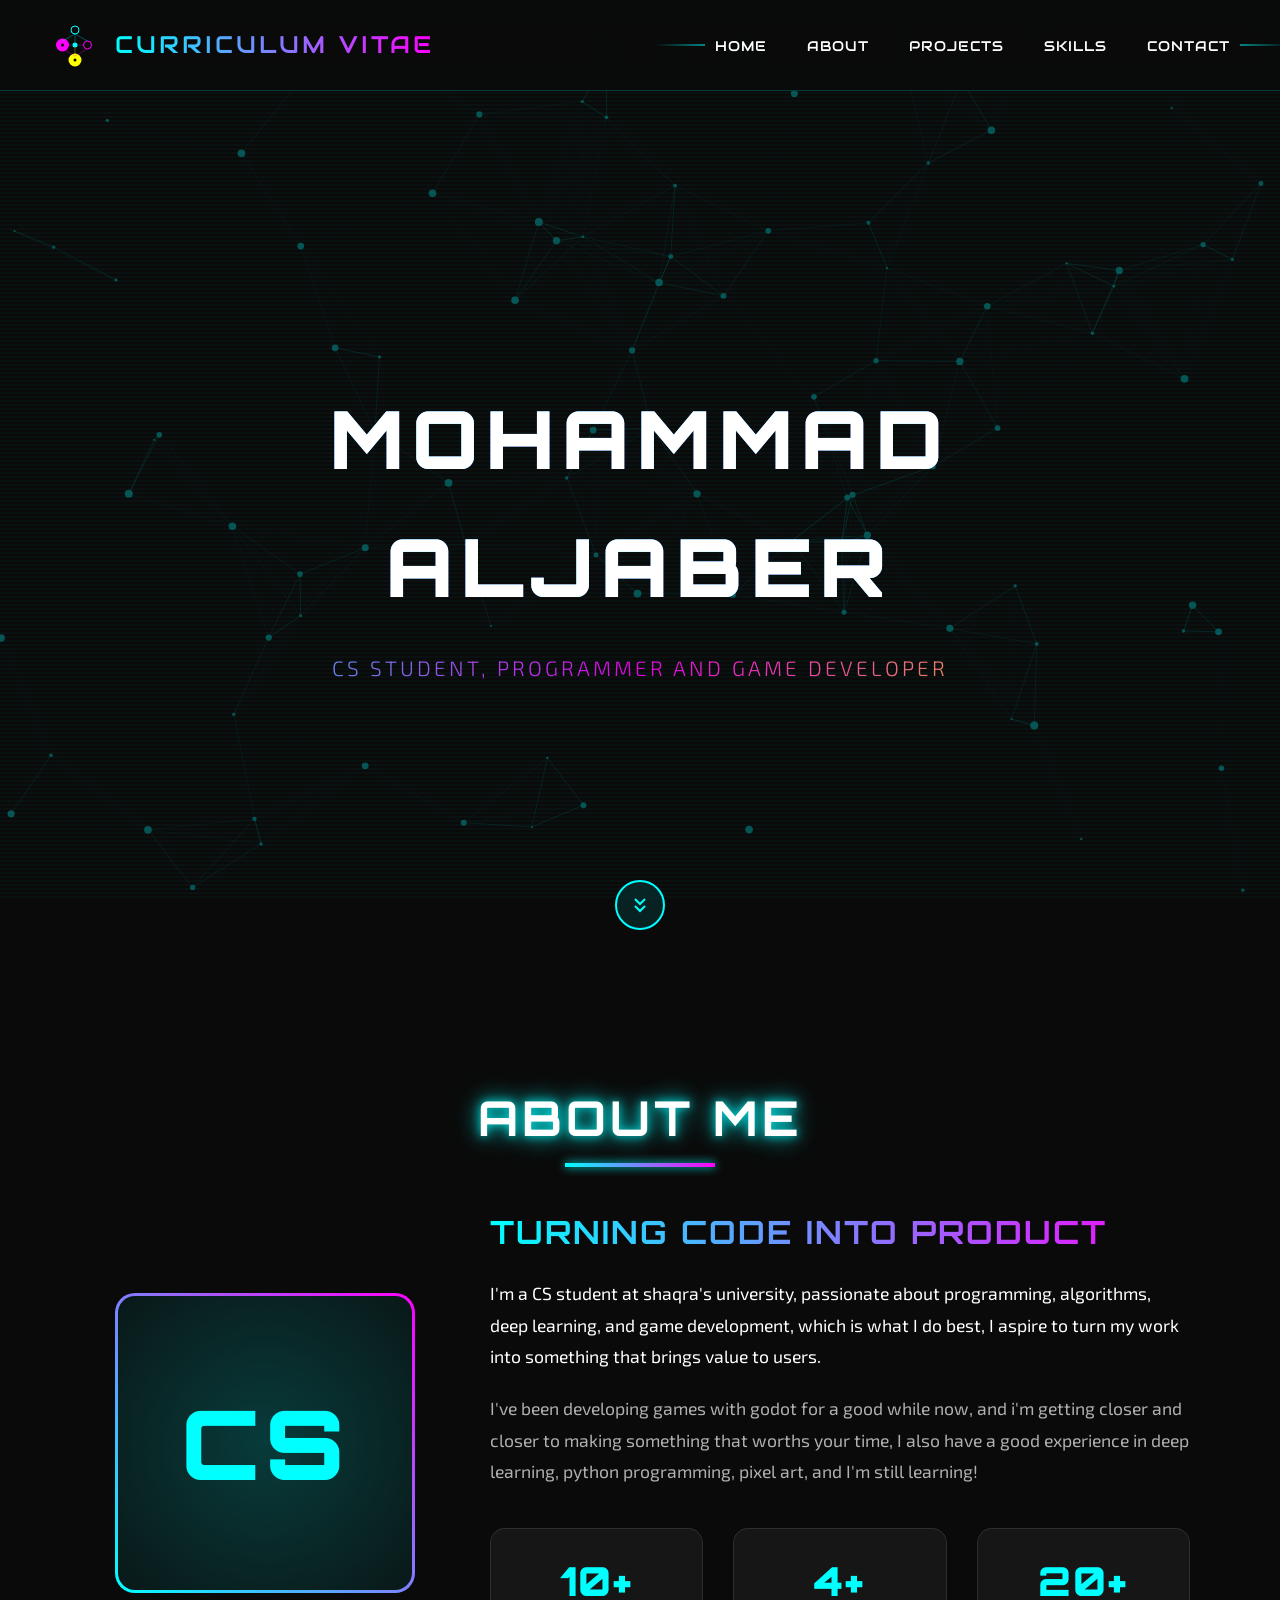
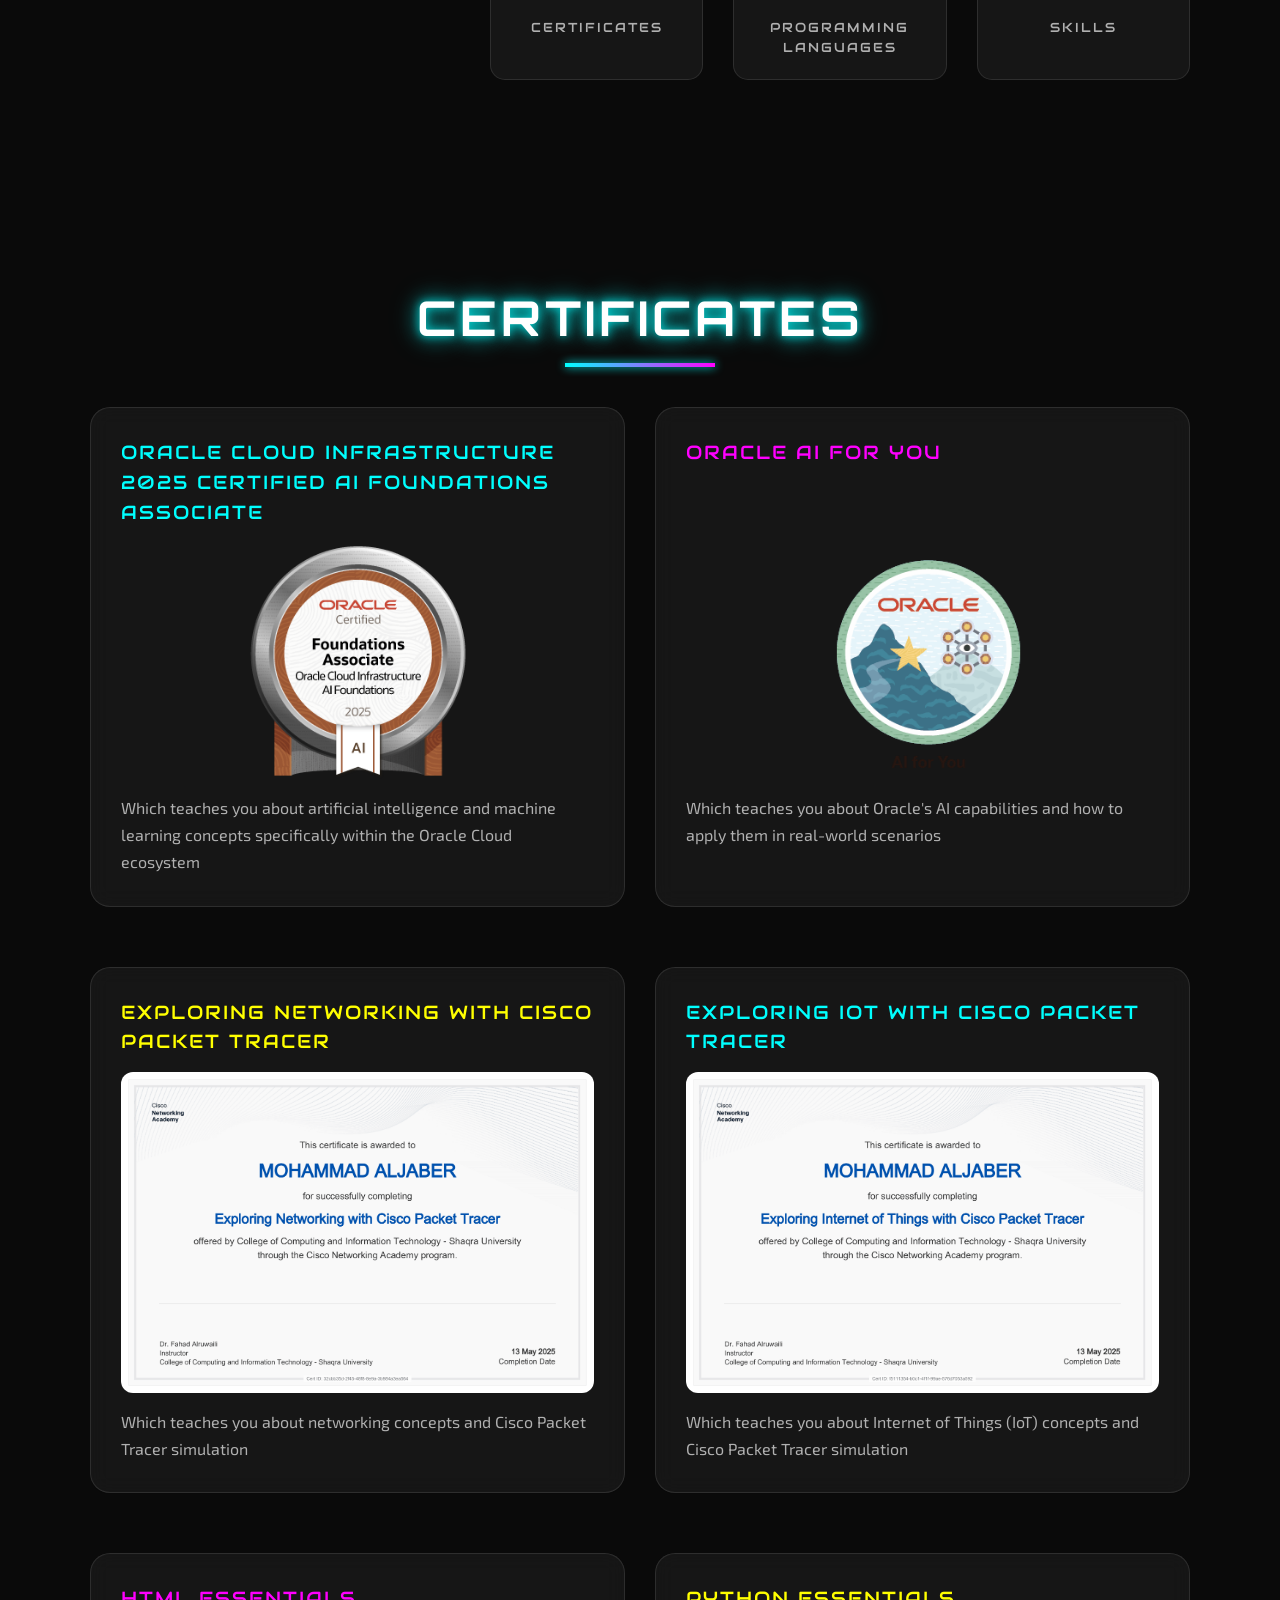
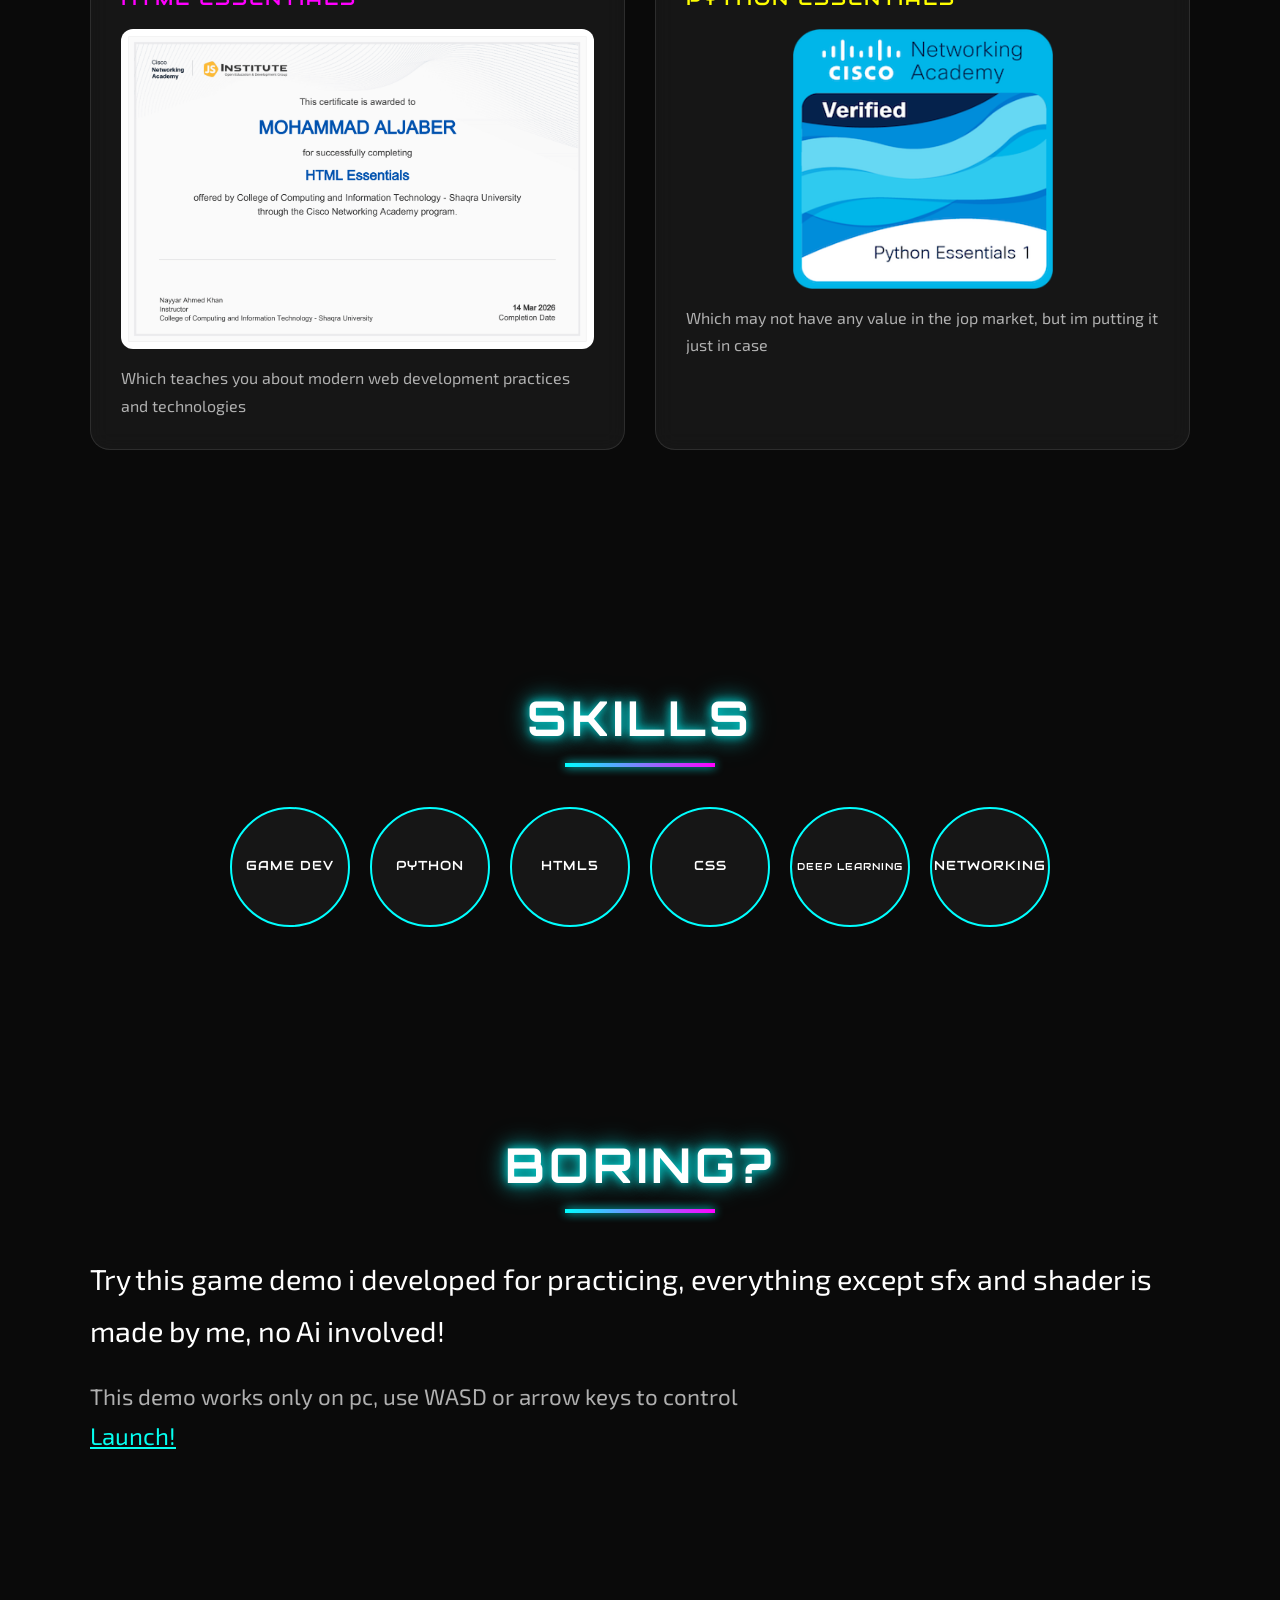
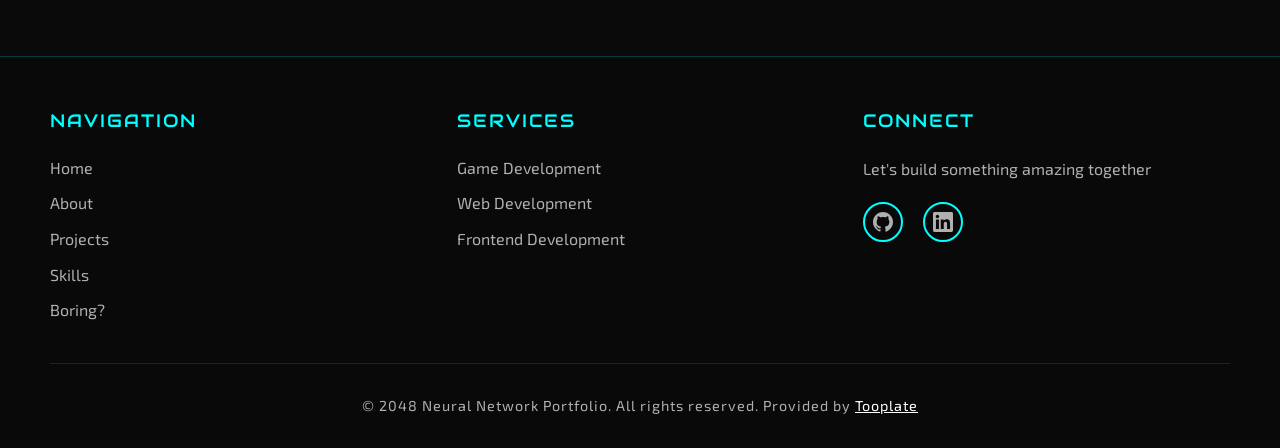
==== commit e82793a7: "Added a game" ====
--- a/index.html
+++ b/index.html
@@ -160,8 +160,8 @@
             <div class="skill-node">
                 <span>CSS</span>
             </div>
-            <div class="skill-node-small">
-                <span>deep learning</span>
+            <div class="skill-node">
+                <span style="font-size: 0.6rem;">deep learning</span>
             </div>
             <div class="skill-node">
                 <span>networking</span>
@@ -170,19 +170,14 @@
     </section>
 
     <section id="contact" class="fade-in">
-        <h2 class="section-title">CONTACT</h2>
-        <form class="contact-form glass-card">
-            <div class="form-group">
-                <input type="text" placeholder="Your Name" required>
-            </div>
-            <div class="form-group">
-                <input type="email" placeholder="Your Email" required>
-            </div>
-            <div class="form-group">
-                <textarea rows="5" placeholder="Your Message" required></textarea>
-            </div>
-            <button type="submit" class="neural-btn">SEND MESSAGE</button>
-        </form>
+        <h2 class="section-title">Boring?</h2>
+        <p style="font-size: 1.8rem; line-height: 1.8; margin-bottom: 20px;">
+                    Try this game demo i developed for practicing, everything except sfx and shader is made by me, no Ai involved!
+                </p>
+                <p style="font-size: 1.4rem; line-height: 1.8; color: var(--text-secondary);">
+                    This demo works only on pc, use WASD or arrow keys to control
+                </p>
+                <a href="Glare of stars/Glare of Stars.html" style="font-size: 1.5rem; color: #05FFF0;">Launch!</a>
     </section>
 
     <footer>
@@ -194,7 +189,7 @@
                     <li><a href="#about">About</a></li>
                     <li><a href="#projects">Projects</a></li>
                     <li><a href="#skills">Skills</a></li>
-                    <li><a href="#contact">Contact</a></li>
+                    <li><a href="#contact">Boring?</a></li>
                 </ul>
             </div>
             
